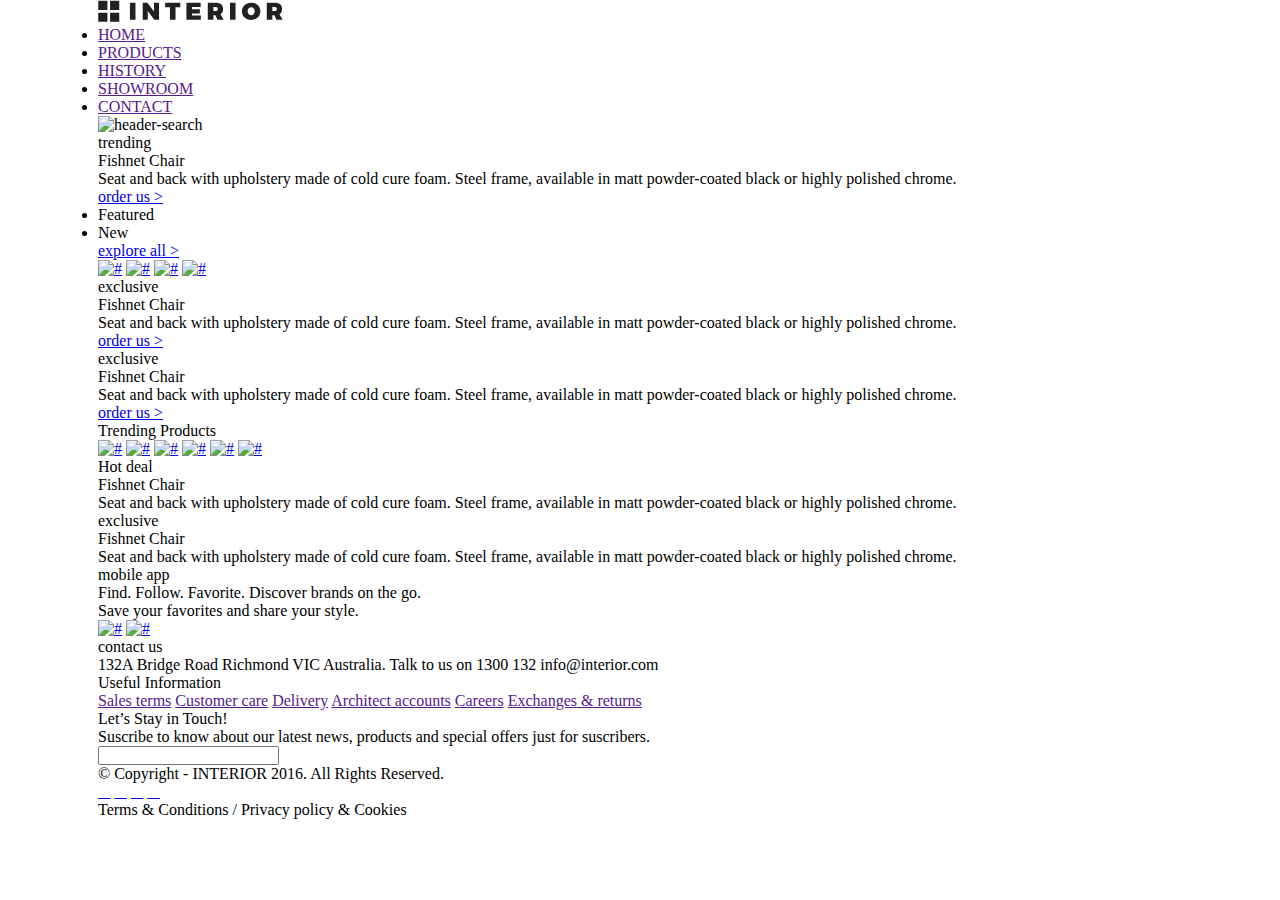
==== index.html @ 86289ff2 "added block structure for HTML, add CSS, add folder img" ====
<!DOCTYPE html>
<html>

<head>
    <meta charset="UTF-8">
    <title>Home</title>
    <link rel="stylesheet" href="style.css">
</head>

<body>
    <div class="container">
        <div class="slider">
            <div class="header">
                <a href="#"><img src="img/logo.svg" alt="Logo"></a>
                <ul class="menu">
                    <li class="menu-list"><a href="" class="menu-link">HOME</a></li>
                    <li class="menu-list"><a href="" class="menu-link">PRODUCTS</a></li>
                    <li class="menu-list"><a href="" class="menu-link">HISTORY</a></li>
                    <li class="menu-list"><a href="" class="menu-link">SHOWROOM</a></li>
                    <li class="menu-list"><a href="" class="menu-link">CONTACT</a></li>
                    <img src="#" alt="header-search" class="header-search">
                </ul>
            </div>
            <div class="slider-text">
                <p class="trending">
                    trending
                </p>
                <p class="slider-text-name">
                    Fishnet Chair
                </p>
                <p class="text-description">
                    Seat and back with upholstery made of cold cure foam. Steel frame, available in matt powder-coated
                    black
                    or highly polished chrome.
                </p>
                <a href="#" class="slider-text-button">order us ></a>
            </div>
            <div class="pagination">
                <a href="#" class="pagination-circle"></a>
                <a href="#" class="pagination-circle pagination-main-circle"></a>
                <a href="#" class="pagination-circle"></a>
            </div>
        </div>
        <div class="goods">
            <div class="featured">
                <ul class="featured-menu">
                    <li class="featured-menu-list">Featured</li>
                    <li class="featured-menu-list">New</li>
                </ul>
                <a href="#" class="explore-all">explore all ></a>
                <div class="featured-catalog">
                    <a href="#" class="featured-link-on-goods"><img src="#" alt="#" class="featured-catalog-img"></a>
                    <a href="#" class="featured-link-on-goods"><img src="#" alt="#" class="featured-catalog-img"></a>
                    <a href="#" class="featured-link-on-goods"><img src="#" alt="#" class="featured-catalog-img"></a>
                    <a href="#" class="featured-link-on-goods"><img src="#" alt="#" class="featured-catalog-img"></a>
                </div>
            </div>
            <div class="exclusive">
                <div class="exclusive-goods">
                    <div class="exclusive-text">
                        <p class="exclusive-text-exclusive">exclusive</p>
                        <p class="exclusive-text-name">Fishnet Chair</p>
                        <p class="exclusive-text-description">Seat and back with upholstery made of cold cure foam.
                            Steel frame, available in matt
                            powder-coated black
                            or highly polished chrome.</p>
                        <a href="#" class="text-button">order us ></a>
                    </div>
                    <div class="exclusive-text">
                        <p class="exclusive-text-exclusive">exclusive</p>
                        <p class="exclusive-text-name">Fishnet Chair</p>
                        <p class="exclusive-text-description">Seat and back with upholstery made of cold cure foam.
                            Steel frame, available in matt
                            powder-coated black
                            or highly polished chrome.</p>
                        <a href="#" class="text-button">order us ></a>
                    </div>
                </div>
            </div>
            <div class="trend">
                <div class="trend-header">
                    <p class="trend-header-text">Trending Products</p>
                    <a href="#" class="explore-all"></a>
                </div>
                <div class="trend-goods">
                    <a href="#" class="trend-goods-link"><img src="#" alt="#" class="trend-goods-img"></a>
                    <a href="#" class="trend-goods-link"><img src="#" alt="#" class="trend-goods-img"></a>
                    <a href="#" class="trend-goods-link"><img src="#" alt="#" class="trend-goods-img"></a>
                    <a href="#" class="trend-goods-link"><img src="#" alt="#" class="trend-goods-img"></a>
                    <a href="#" class="trend-goods-link"><img src="#" alt="#" class="trend-goods-img"></a>
                    <a href="#" class="trend-goods-link"><img src="#" alt="#" class="trend-goods-img"></a>
                </div>
            </div>
            <div class="hot">
                <div class="hot-text">
                    <p class="hot-text-header">Hot deal</p>
                    <p class="hot-text-name">Fishnet Chair</p>
                    <p class="hot-text-dexcription">Seat and back with upholstery made of cold cure foam. Steel frame,
                        available in matt powder-coated black
                        or highly polished chrome.</p>
                    <a href="#" class="text-button"></a>
                </div>
                <div class="pagination">
                    <a href="#" class="pagination-circle"></a>
                    <a href="#" class="pagination-circle pagination-main-circle"></a>
                    <a href="#" class="pagination-circle"></a>
                </div>
            </div>
            <div class="other">
                <div class="other-main-img">
                    <p class="other-text-exclusive">exclusive</p>
                    <p class="other-text-name">Fishnet Chair</p>
                    <p class="other-text-description">Seat and back with upholstery made of cold cure foam. Steel frame,
                        available in matt
                        powder-coated black
                        or highly polished chrome.</p>
                    <a href="" class="text-button"></a>
                </div>
            </div>
        </div>
        <div class="mobile-app">
            <div class="mobile-app-text">
                <p class="mobile-app-text-header">mobile app</p>
                <p class="mobile-app-name">Find. Follow. Favorite.
                    Discover brands on the go.</p>
                <p class="mobile-app-text-description">Save your favorites and share your style.</p>
                <a href="#" class="app-store"><img src="#" alt="#" class="app-store-img"></a>
                <a href="#" class="google-play"><img src="#" alt="#" class="google-play-img"></a>
            </div>
        </div>
        <div class="footer">
            <div class="contact-us">
                <p class="contact-us-header">contact us</p>
                <p class="contact-us-text">132A Bridge Road Richmond VIC
                    Australia.

                    Talk to us on 1300 132
                    info@interior.com</p>
            </div>
            <div class="useful-info">
                <p class="useful-info-header">Useful Information</p>
                <a href="" class="useful-info-link">Sales terms</a>
                <a href="" class="useful-info-link">Customer care</a>
                <a href="" class="useful-info-link">Delivery</a>
                <a href="" class="useful-info-link">Architect accounts</a>
                <a href="" class="useful-info-link">Careers</a>
                <a href="" class="useful-info-link">Exchanges & returns</a>
            </div>
            <div class="feedback">
                <p class="feedback-header">Let’s Stay in Touch!</p>
                <p class="feedback-text">Suscribe to know about our latest news, products and special offers just for suscribers.</p>
                <form action="" class="footer-email"><input type="email" name="" id=""></form>
            </div>
            <div class="footer-footer">
                <p class="copyright">© Copyright - INTERIOR 2016. All Rights Reserved.</p>
                <div class="social">
                    <a href = "#" class="facebook-link"></a>
                    <a href = "#" class="twitter-link"></a>
                    <a href = "#" class="google-plus-link"></a>
                    <a href = "#" class="pinterest-link"></a>
                </div>
                <p class="footer-text-coockies">Terms & Conditions  /  Privacy policy & Cookies</p>
            </div>
        </div>
    </div>
</body>

</html>
---- style.css ----
* {
    margin: 0;
    padding: 0;
}
.container {
    margin: 0 auto;
    width: 1366px;
    padding-left: 98px;
    padding-right: 98px;
}
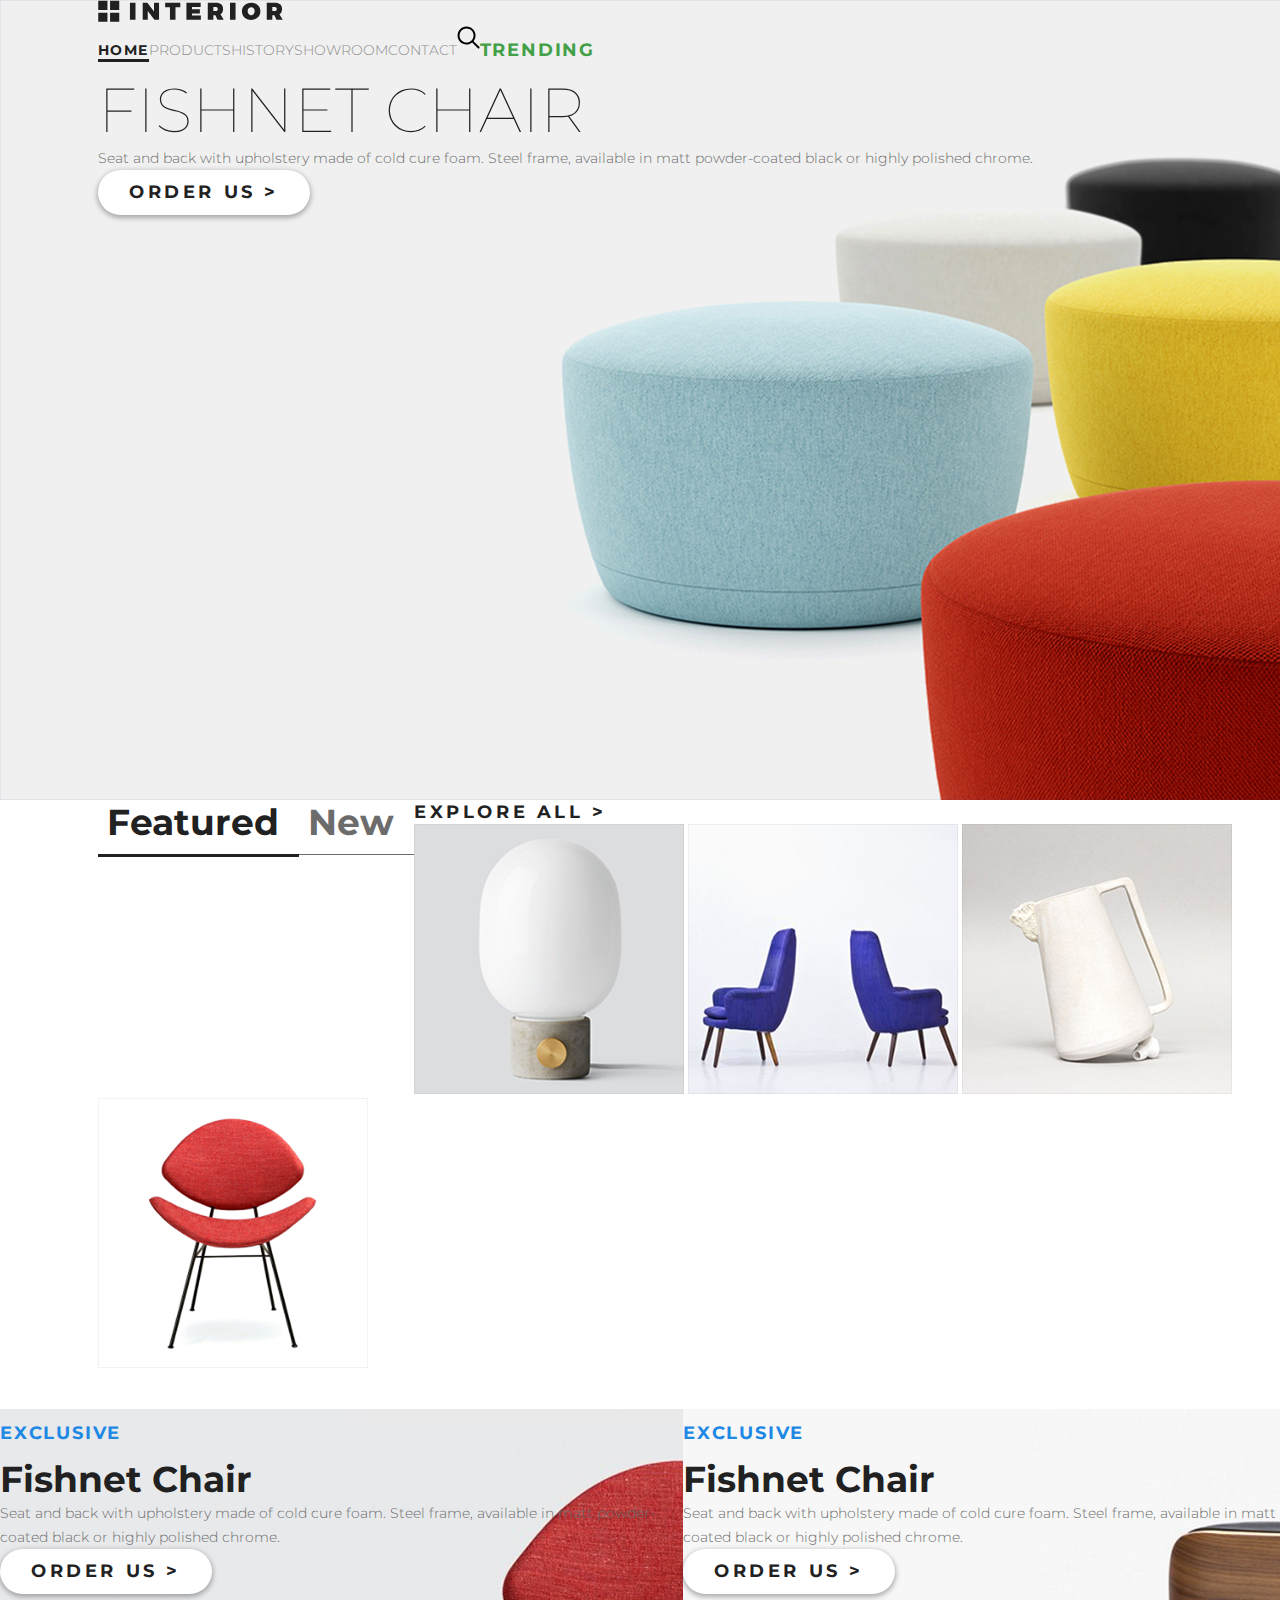
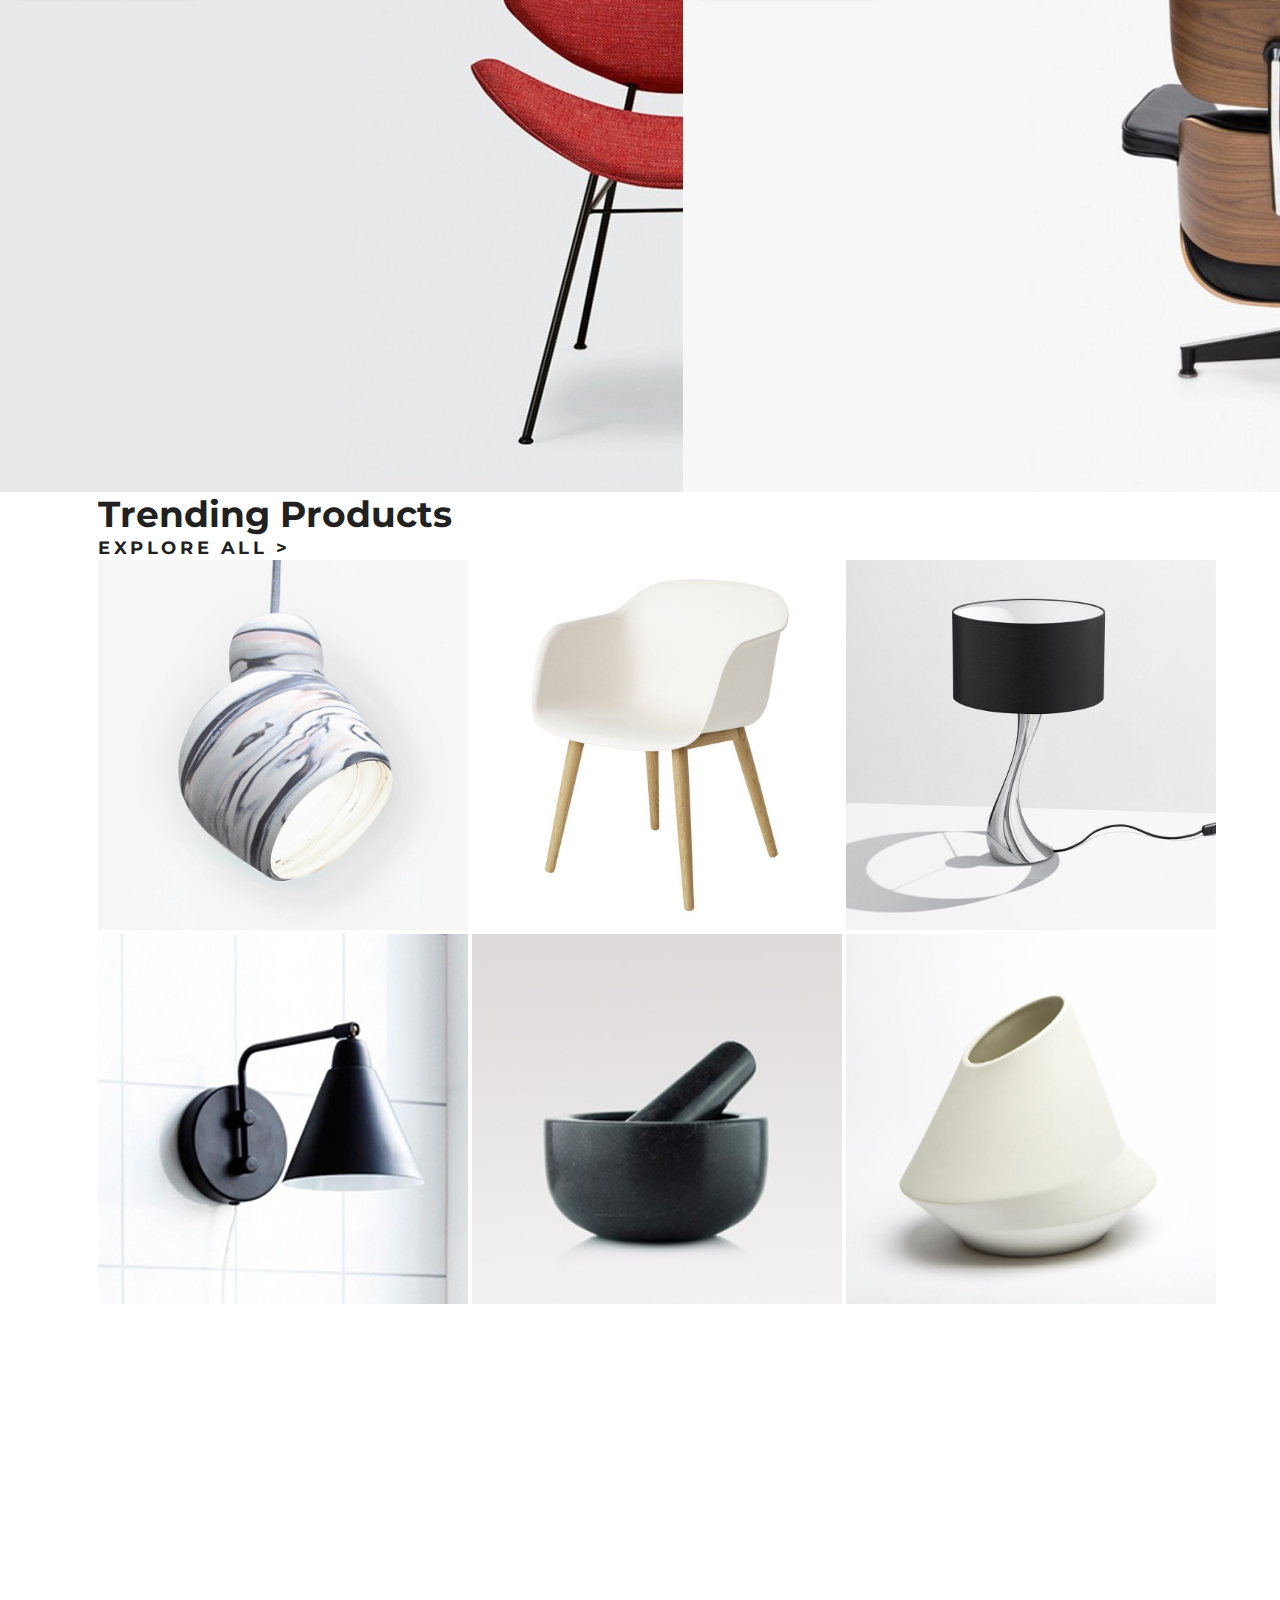
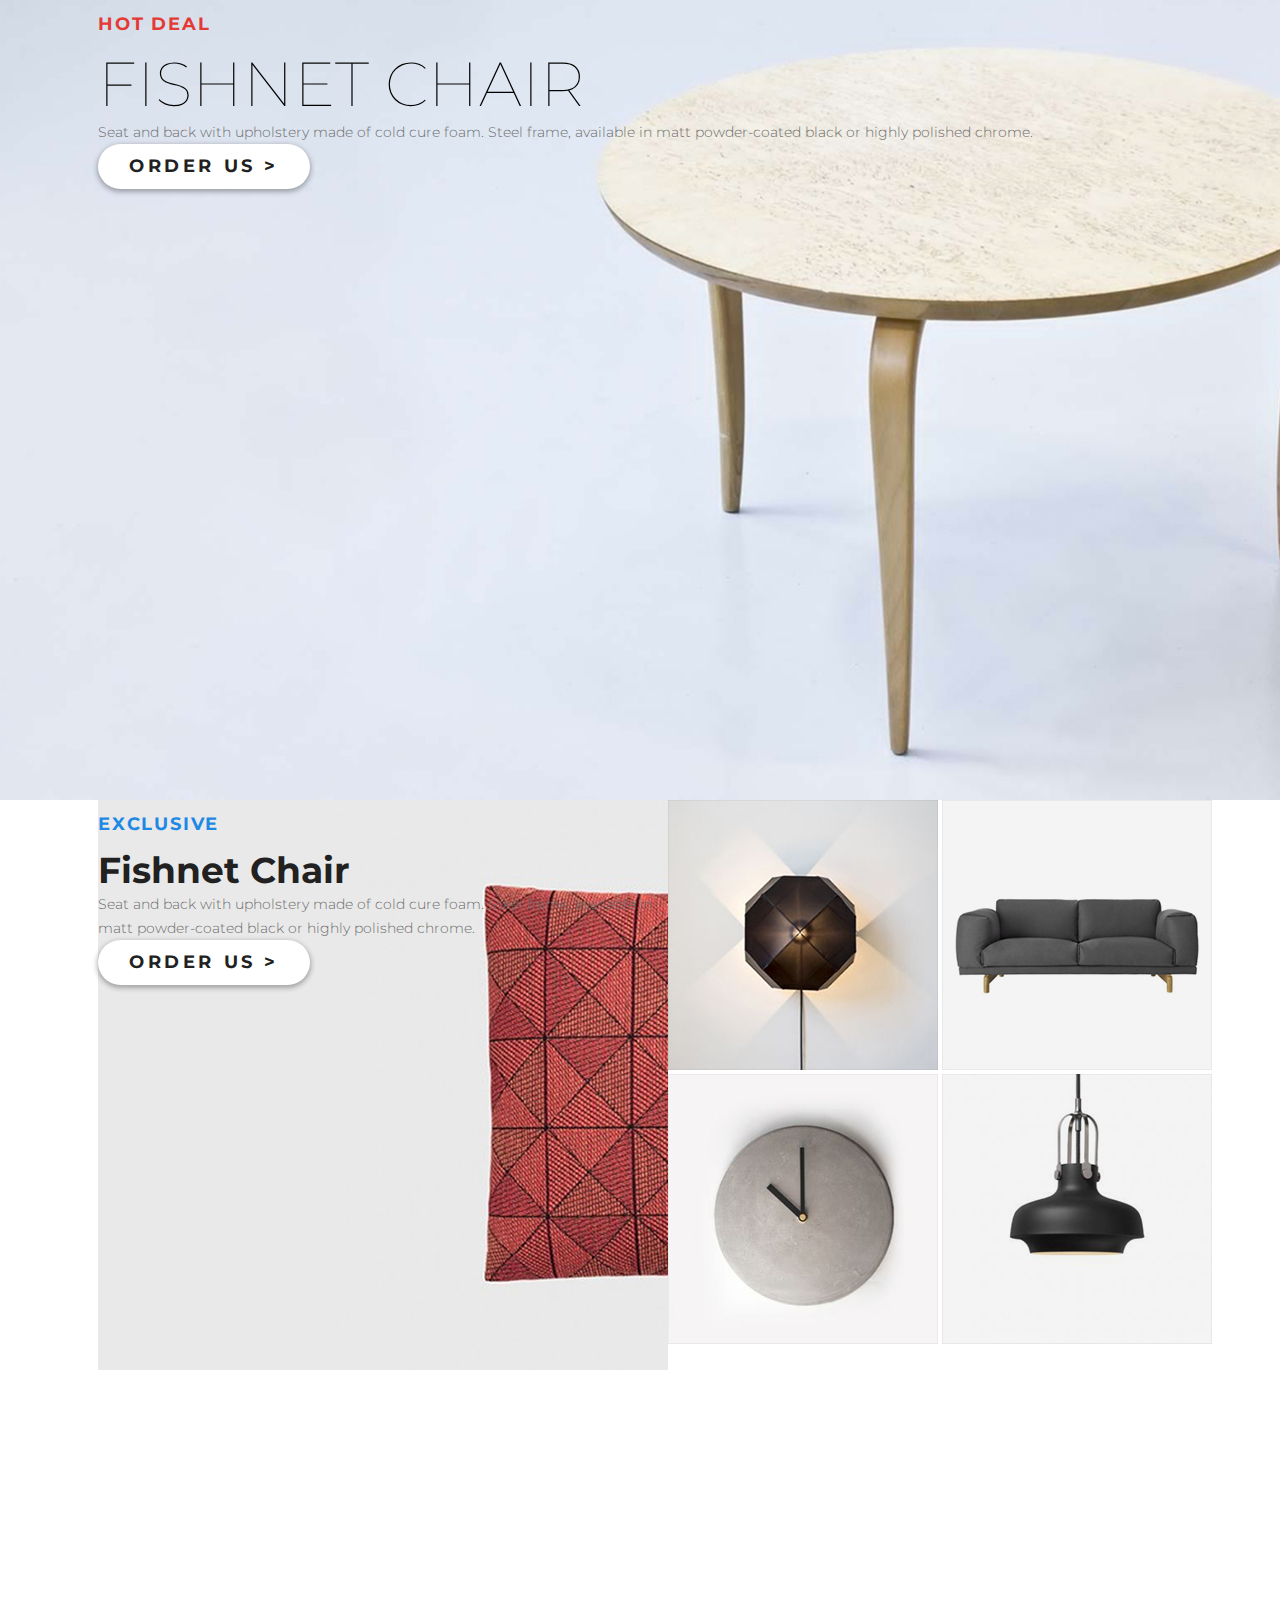
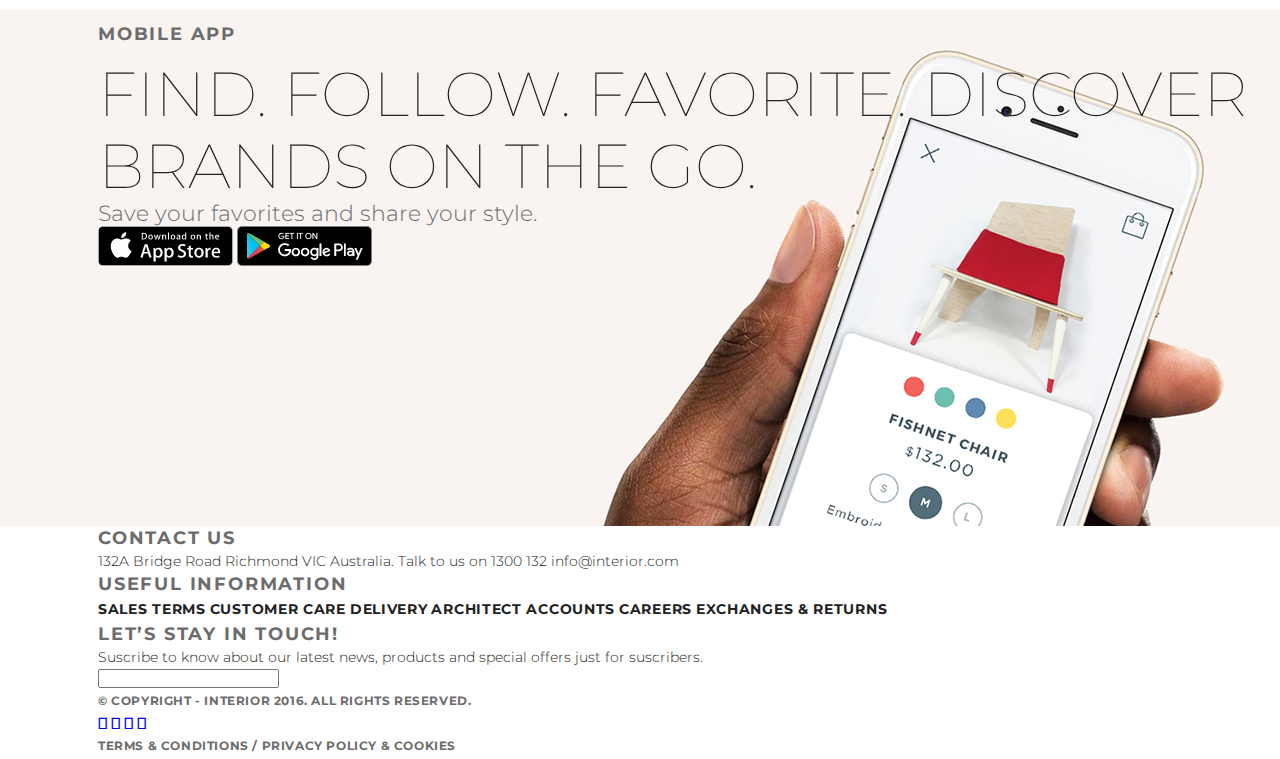
==== commit 7d784557: "add styles and add img" ====
--- a/index.html
+++ b/index.html
@@ -5,6 +5,7 @@
     <meta charset="UTF-8">
     <title>Home</title>
     <link rel="stylesheet" href="style.css">
+    <link href="https://fonts.googleapis.com/css?family=Montserrat:100,300,400,700&display=swap" rel="stylesheet">
 </head>
 
 <body>
@@ -13,12 +14,12 @@
             <div class="header">
                 <a href="#"><img src="img/logo.svg" alt="Logo"></a>
                 <ul class="menu">
-                    <li class="menu-list"><a href="" class="menu-link">HOME</a></li>
+                    <li class="menu-list"><a href="" class="menu-link menu-link-active">HOME</a></li>
                     <li class="menu-list"><a href="" class="menu-link">PRODUCTS</a></li>
                     <li class="menu-list"><a href="" class="menu-link">HISTORY</a></li>
                     <li class="menu-list"><a href="" class="menu-link">SHOWROOM</a></li>
                     <li class="menu-list"><a href="" class="menu-link">CONTACT</a></li>
-                    <img src="#" alt="header-search" class="header-search">
+                    <li class="menu-list"><img src="img/search.svg" alt="header-search" class="header-search"></li>
                 </ul>
             </div>
             <div class="slider-text">
@@ -33,7 +34,7 @@
                     black
                     or highly polished chrome.
                 </p>
-                <a href="#" class="slider-text-button">order us ></a>
+                <a href="#" class="text-button">order us ></a>
             </div>
             <div class="pagination">
                 <a href="#" class="pagination-circle"></a>
@@ -44,37 +45,39 @@
         <div class="goods">
             <div class="featured">
                 <ul class="featured-menu">
-                    <li class="featured-menu-list">Featured</li>
+                    <li class="featured-menu-list featured-menu-list-active">Featured</li>
                     <li class="featured-menu-list">New</li>
                 </ul>
                 <a href="#" class="explore-all">explore all ></a>
                 <div class="featured-catalog">
-                    <a href="#" class="featured-link-on-goods"><img src="#" alt="#" class="featured-catalog-img"></a>
-                    <a href="#" class="featured-link-on-goods"><img src="#" alt="#" class="featured-catalog-img"></a>
-                    <a href="#" class="featured-link-on-goods"><img src="#" alt="#" class="featured-catalog-img"></a>
-                    <a href="#" class="featured-link-on-goods"><img src="#" alt="#" class="featured-catalog-img"></a>
+                    <a href="#" class="featured-link-on-goods"><img src="img/product-1.jpg" alt="#"
+                            class="featured-catalog-img"></a>
+                    <a href="#" class="featured-link-on-goods"><img src="img/product-2.jpg" alt="#"
+                            class="featured-catalog-img"></a>
+                    <a href="#" class="featured-link-on-goods"><img src="img/product-3.jpg" alt="#"
+                            class="featured-catalog-img"></a>
+                    <a href="#" class="featured-link-on-goods"><img src="img/product-4.jpg" alt="#"
+                            class="featured-catalog-img"></a>
                 </div>
             </div>
             <div class="exclusive">
-                <div class="exclusive-goods">
-                    <div class="exclusive-text">
-                        <p class="exclusive-text-exclusive">exclusive</p>
-                        <p class="exclusive-text-name">Fishnet Chair</p>
-                        <p class="exclusive-text-description">Seat and back with upholstery made of cold cure foam.
-                            Steel frame, available in matt
-                            powder-coated black
-                            or highly polished chrome.</p>
-                        <a href="#" class="text-button">order us ></a>
-                    </div>
-                    <div class="exclusive-text">
-                        <p class="exclusive-text-exclusive">exclusive</p>
-                        <p class="exclusive-text-name">Fishnet Chair</p>
-                        <p class="exclusive-text-description">Seat and back with upholstery made of cold cure foam.
-                            Steel frame, available in matt
-                            powder-coated black
-                            or highly polished chrome.</p>
-                        <a href="#" class="text-button">order us ></a>
-                    </div>
+                <div class="exclusive-text-1">
+                    <p class="exclusive-text-exclusive">exclusive</p>
+                    <p class="exclusive-text-name">Fishnet Chair</p>
+                    <p class="exclusive-text-description">Seat and back with upholstery made of cold cure foam.
+                        Steel frame, available in matt
+                        powder-coated black
+                        or highly polished chrome.</p>
+                    <a href="#" class="text-button">order us ></a>
+                </div>
+                <div class="exclusive-text-2">
+                    <p class="exclusive-text-exclusive">exclusive</p>
+                    <p class="exclusive-text-name">Fishnet Chair</p>
+                    <p class="exclusive-text-description">Seat and back with upholstery made of cold cure foam.
+                        Steel frame, available in matt
+                        powder-coated black
+                        or highly polished chrome.</p>
+                    <a href="#" class="text-button">order us ></a>
                 </div>
             </div>
             <div class="trend">
@@ -82,13 +85,14 @@
                     <p class="trend-header-text">Trending Products</p>
                     <a href="#" class="explore-all"></a>
                 </div>
+                <a href="#" class="explore-all">explore all ></a>
                 <div class="trend-goods">
-                    <a href="#" class="trend-goods-link"><img src="#" alt="#" class="trend-goods-img"></a>
-                    <a href="#" class="trend-goods-link"><img src="#" alt="#" class="trend-goods-img"></a>
-                    <a href="#" class="trend-goods-link"><img src="#" alt="#" class="trend-goods-img"></a>
-                    <a href="#" class="trend-goods-link"><img src="#" alt="#" class="trend-goods-img"></a>
-                    <a href="#" class="trend-goods-link"><img src="#" alt="#" class="trend-goods-img"></a>
-                    <a href="#" class="trend-goods-link"><img src="#" alt="#" class="trend-goods-img"></a>
+                    <a href="#" class="trend-goods-link"><img src="img/product-11.jpg" alt="#" class="trend-goods-img"></a>
+                    <a href="#" class="trend-goods-link"><img src="img/product-21.jpg" alt="#" class="trend-goods-img"></a>
+                    <a href="#" class="trend-goods-link"><img src="img/product-31.jpg" alt="#" class="trend-goods-img"></a>
+                    <a href="#" class="trend-goods-link"><img src="img/product-41.jpg" alt="#" class="trend-goods-img"></a>
+                    <a href="#" class="trend-goods-link"><img src="img/product-5.jpg" alt="#" class="trend-goods-img"></a>
+                    <a href="#" class="trend-goods-link"><img src="img/product-6.jpg" alt="#" class="trend-goods-img"></a>
                 </div>
             </div>
             <div class="hot">
@@ -98,7 +102,7 @@
                     <p class="hot-text-dexcription">Seat and back with upholstery made of cold cure foam. Steel frame,
                         available in matt powder-coated black
                         or highly polished chrome.</p>
-                    <a href="#" class="text-button"></a>
+                    <a href="#" class="text-button">order us ></a>
                 </div>
                 <div class="pagination">
                     <a href="#" class="pagination-circle"></a>
@@ -114,8 +118,12 @@
                         available in matt
                         powder-coated black
                         or highly polished chrome.</p>
-                    <a href="" class="text-button"></a>
+                    <a href="" class="text-button">order us ></a>
                 </div>
+                <img src="img/product-2-sm.jpg" alt="" class="other-img">
+                <img src="img/product-3-sm.jpg" alt="" class="other-img">
+                <img src="img/product-4-sm.jpg" alt="" class="other-img">
+                <img src="img/product-5-sm.jpg" alt="" class="other-img">
             </div>
         </div>
         <div class="mobile-app">
@@ -124,8 +132,8 @@
                 <p class="mobile-app-name">Find. Follow. Favorite.
                     Discover brands on the go.</p>
                 <p class="mobile-app-text-description">Save your favorites and share your style.</p>
-                <a href="#" class="app-store"><img src="#" alt="#" class="app-store-img"></a>
-                <a href="#" class="google-play"><img src="#" alt="#" class="google-play-img"></a>
+                <a href="#" class="app-store"><img src="img/app-store.jpg" alt="#" class="app-store-img"></a>
+                <a href="#" class="google-play"><img src="img/google-play.jpg" alt="#" class="google-play-img"></a>
             </div>
         </div>
         <div class="footer">
@@ -148,18 +156,19 @@
             </div>
             <div class="feedback">
                 <p class="feedback-header">Let’s Stay in Touch!</p>
-                <p class="feedback-text">Suscribe to know about our latest news, products and special offers just for suscribers.</p>
+                <p class="feedback-text">Suscribe to know about our latest news, products and special offers just for
+                    suscribers.</p>
                 <form action="" class="footer-email"><input type="email" name="" id=""></form>
             </div>
             <div class="footer-footer">
                 <p class="copyright">© Copyright - INTERIOR 2016. All Rights Reserved.</p>
                 <div class="social">
-                    <a href = "#" class="facebook-link"></a>
-                    <a href = "#" class="twitter-link"></a>
-                    <a href = "#" class="google-plus-link"></a>
-                    <a href = "#" class="pinterest-link"></a>
+                    <a href="#" class="facebook-link"></a>
+                    <a href="#" class="twitter-link"></a>
+                    <a href="#" class="google-plus-link"></a>
+                    <a href="#" class="pinterest-link"></a>
                 </div>
-                <p class="footer-text-coockies">Terms & Conditions  /  Privacy policy & Cookies</p>
+                <p class="footer-text-coockies">Terms & Conditions / Privacy policy & Cookies</p>
             </div>
         </div>
     </div>
--- a/style.css
+++ b/style.css
@@ -2,9 +2,304 @@
     margin: 0;
     padding: 0;
 }
+
 .container {
     margin: 0 auto;
     width: 1366px;
+    font-family: Montserrat;
+}
+
+a {
+    text-decoration: none;
+}
+
+.slider,
+.featured,
+.trend,
+.hot,
+.other,
+.mobile-app,
+.footer {
     padding-left: 98px;
     padding-right: 98px;
+}
+
+.slider {
+    height: 800px;
+    background-image: url(img/slider-img.jpg);
+}
+
+.menu-list {
+    list-style-type: none;
+    float: left;
+}
+
+.menu-link {
+    width: 490px;
+    height: 10px;
+    color: #8c8c8c;
+    font-size: 14px;
+    font-weight: 300;
+    line-height: 48px;
+    text-transform: uppercase;
+}
+
+.menu-link-active {
+    color: #212121;
+    font-family: Montserrat;
+    font-weight: 700;
+    letter-spacing: 1.4px;
+    border-bottom: 3px solid #212121;
+}
+
+.trending {
+    color: #43a047;
+    font-family: Montserrat;
+    font-size: 18px;
+    font-weight: 700;
+    line-height: 48px;
+    text-transform: uppercase;
+    letter-spacing: 1.8px;
+}
+
+.slider-text-name {
+    color: #212121;
+    font-family: Montserrat;
+    font-size: 62px;
+    font-weight: 100;
+    line-height: 72px;
+    text-transform: uppercase;
+}
+
+.text-description {
+    color: #6c6c6c;
+    font-size: 14px;
+    font-weight: 300;
+    line-height: 24px;
+}
+
+.text-button {
+    width: 212px;
+    height: 45px;
+    box-shadow: 0 2px 5px 1px rgba(33, 33, 33, 0.35);
+    border-radius: 23px;
+    background-color: #ffffff;
+    display: inline-block;
+    text-align: center;
+
+    font-size: 18px;
+    font-weight: 700;
+    line-height: 45px;
+    text-transform: uppercase;
+    color: #212121;
+    letter-spacing: 3.6px;
+}
+
+.featured {
+    height: 609px;
+}
+
+.featured-menu-list {
+    color: #6c6c6c;
+    font-size: 36px;
+    font-weight: 700;
+    list-style-type: none;
+    float: left;
+    border-bottom: #6c6c6c solid 1px;
+    padding-left: 9px;
+    padding-right: 20px;
+    padding-bottom: 10px;
+}
+
+.featured-menu-list-active {
+    font-weight: 700;
+    border-bottom: #212121 solid 3px;
+    color: #212121;
+}
+
+.explore-all {
+    font-size: 18px;
+    font-weight: 700;
+    line-height: 24px;
+    text-transform: uppercase;
+    color: #212121;
+    letter-spacing: 3.6px;
+}
+
+.exclusive {
+    height: 683px;
+}
+
+.exclusive-text-1 {
+    background-image: url(img/promo-img1.jpg);
+    width: 683px;
+    height: 683px;
+    float: left;
+}
+
+.exclusive-text-2 {
+    background-image: url(img/promo-img.jpg);
+    width: 683px;
+    height: 683px;
+    float: left;
+}
+
+.exclusive-text-exclusive {
+    font-size: 18px;
+    font-weight: 700;
+    line-height: 48px;
+    text-transform: uppercase;
+    color: #1e88e5;
+    letter-spacing: 1.8px;
+}
+
+.exclusive-text-name {
+    color: #212121;
+    font-size: 36px;
+    font-weight: 700;
+}
+
+.exclusive-text-description {
+    color: #6c6c6c;
+    font-size: 14px;
+    font-weight: 300;
+    line-height: 24.04px;
+}
+
+.trend {
+    height: 1108px;
+}
+
+.trend-header-text {
+    color: #212121;
+    font-size: 36px;
+    font-weight: 700;
+}
+
+.hot {
+    height: 800px;
+    background-image: url(img/slider-table.jpg);
+}
+
+.hot-text-header {
+    font-size: 18px;
+    font-weight: 700;
+    line-height: 48px;
+    text-transform: uppercase;
+    color: #e53935;
+    letter-spacing: 1.8px;
+}
+
+.hot-text-name {
+    font-size: 62px;
+    font-weight: 100;
+    line-height: 72px;
+    text-transform: uppercase;
+}
+
+.hot-text-dexcription {
+    color: #6c6c6c;
+    font-size: 14px;
+    font-weight: 300;
+    line-height: 24px;
+}
+
+.other {
+    height: 810px;
+}
+
+.other-text-exclusive {
+    font-size: 18px;
+    font-weight: 700;
+    line-height: 48px;
+    text-transform: uppercase;
+    color: #1e88e5;
+    letter-spacing: 1.8px;
+}
+
+.other-text-name {
+    color: #212121;
+    font-size: 36px;
+    font-weight: 700;
+}
+
+.other-text-description {
+    color: #6c6c6c;
+    font-size: 14px;
+    font-weight: 300;
+    line-height: 24.04px;
+}
+
+.other-main-img {
+    background-image: url(img/product-1-lg.jpg);
+    height: 570px;
+    width: 570px;
+    float: left;
+}
+
+.mobile-app {
+    height: 516px;
+    background-image: url(img/back-img-phone.jpg)
+}
+
+.mobile-app-text-header {
+    font-size: 18px;
+    font-weight: 700;
+    line-height: 48px;
+    text-transform: uppercase;
+    color: #6c6c6c;
+    letter-spacing: 1.8px;
+}
+
+.mobile-app-name {
+    color: #212121;
+    font-size: 62px;
+    font-weight: 100;
+    line-height: 72px;
+    text-transform: uppercase;
+}
+
+.mobile-app-text-description {
+    color: #6c6c6c;
+    font-size: 22px;
+    font-weight: 300;
+    line-height: 24px;
+}
+
+.contact-us-header,
+.useful-info-header,
+.feedback-header {
+    color: #6c6c6c;
+    font-size: 18px;
+    font-weight: 700;
+    line-height: 24px;
+    text-transform: uppercase;
+    letter-spacing: 1.8px;
+}
+
+.contact-us-text,
+.feedback-text {
+    color: #212121;
+    font-size: 14px;
+    font-weight: 300;
+    line-height: 22px;
+}
+
+.useful-info-link {
+    color: #212121;
+    font-size: 14px;
+    font-weight: 700;
+    line-height: 26px;
+    text-transform: uppercase;
+    letter-spacing: 0.7px;
+}
+
+.copyright,
+.footer-text-coockies {
+    color: #6c6c6c;
+    font-size: 12px;
+    font-weight: 700;
+    line-height: 26px;
+    text-transform: uppercase;
+    letter-spacing: 0.6px;
 }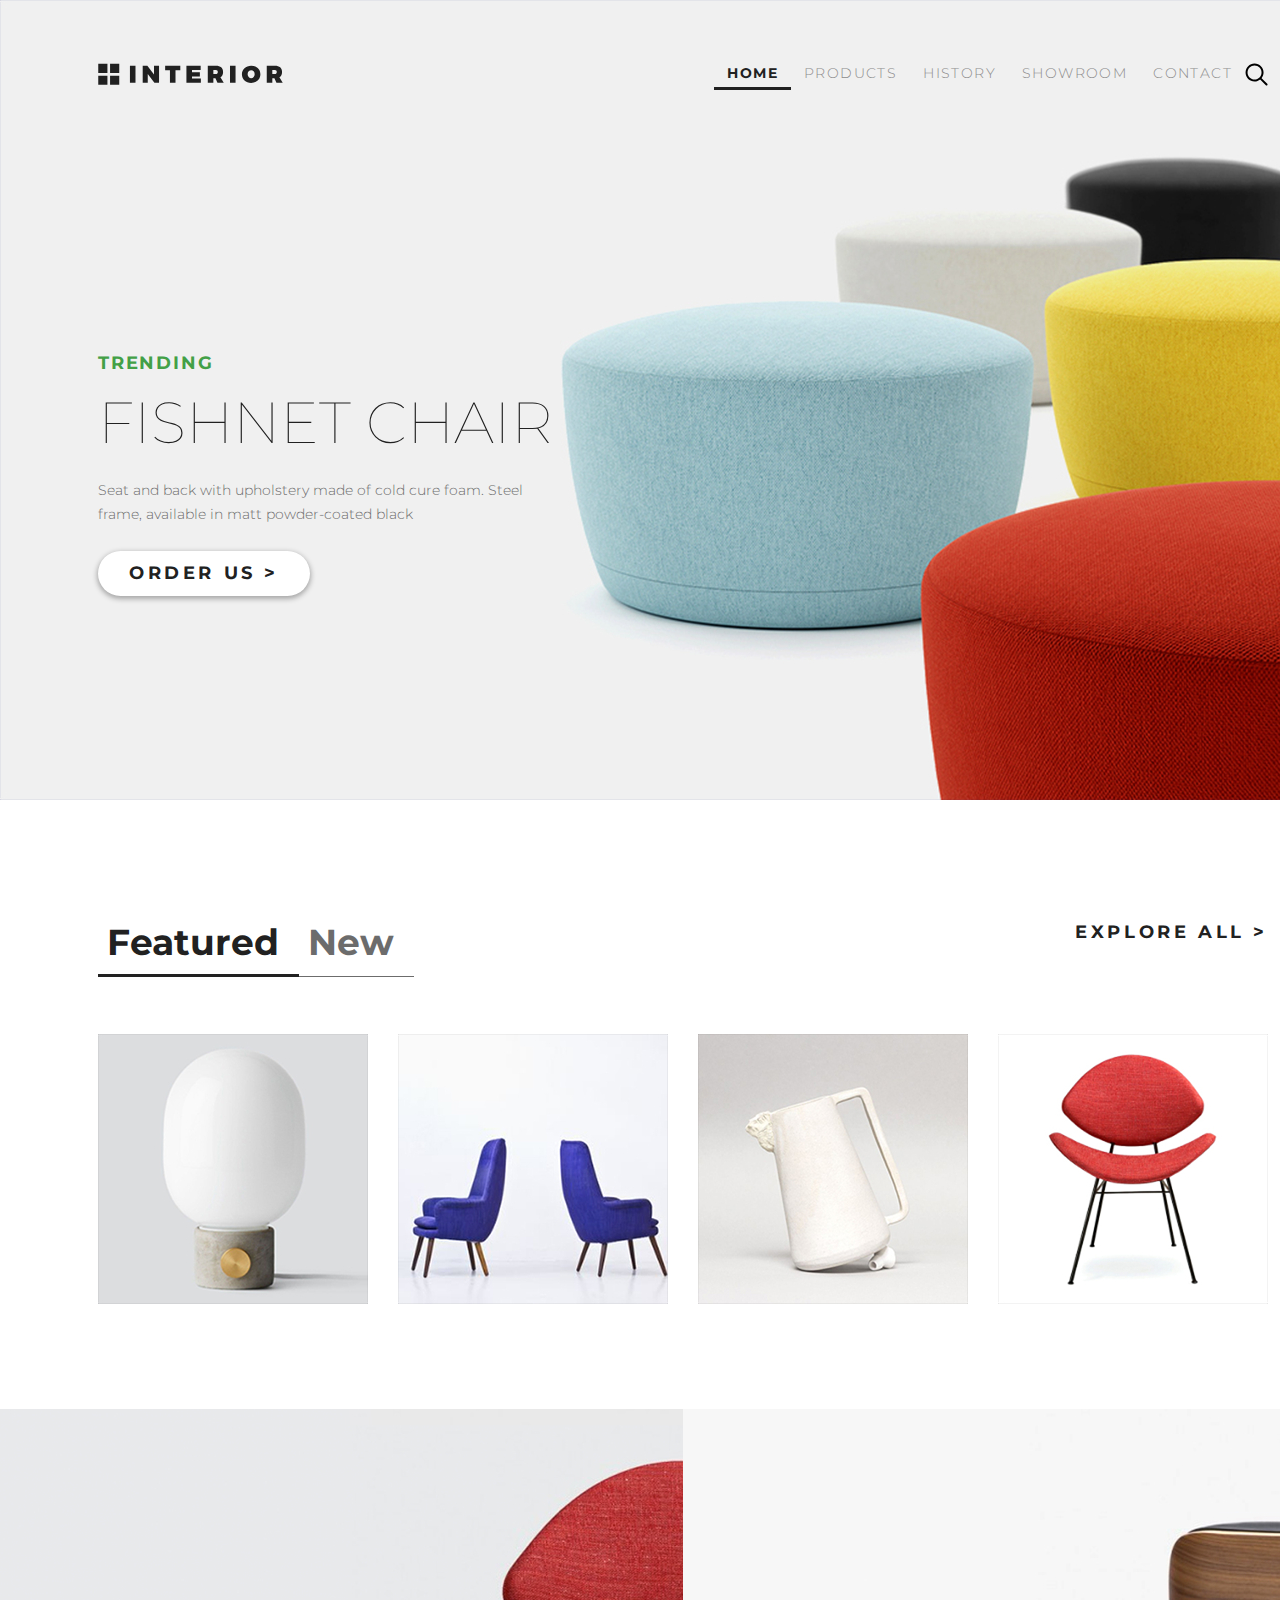
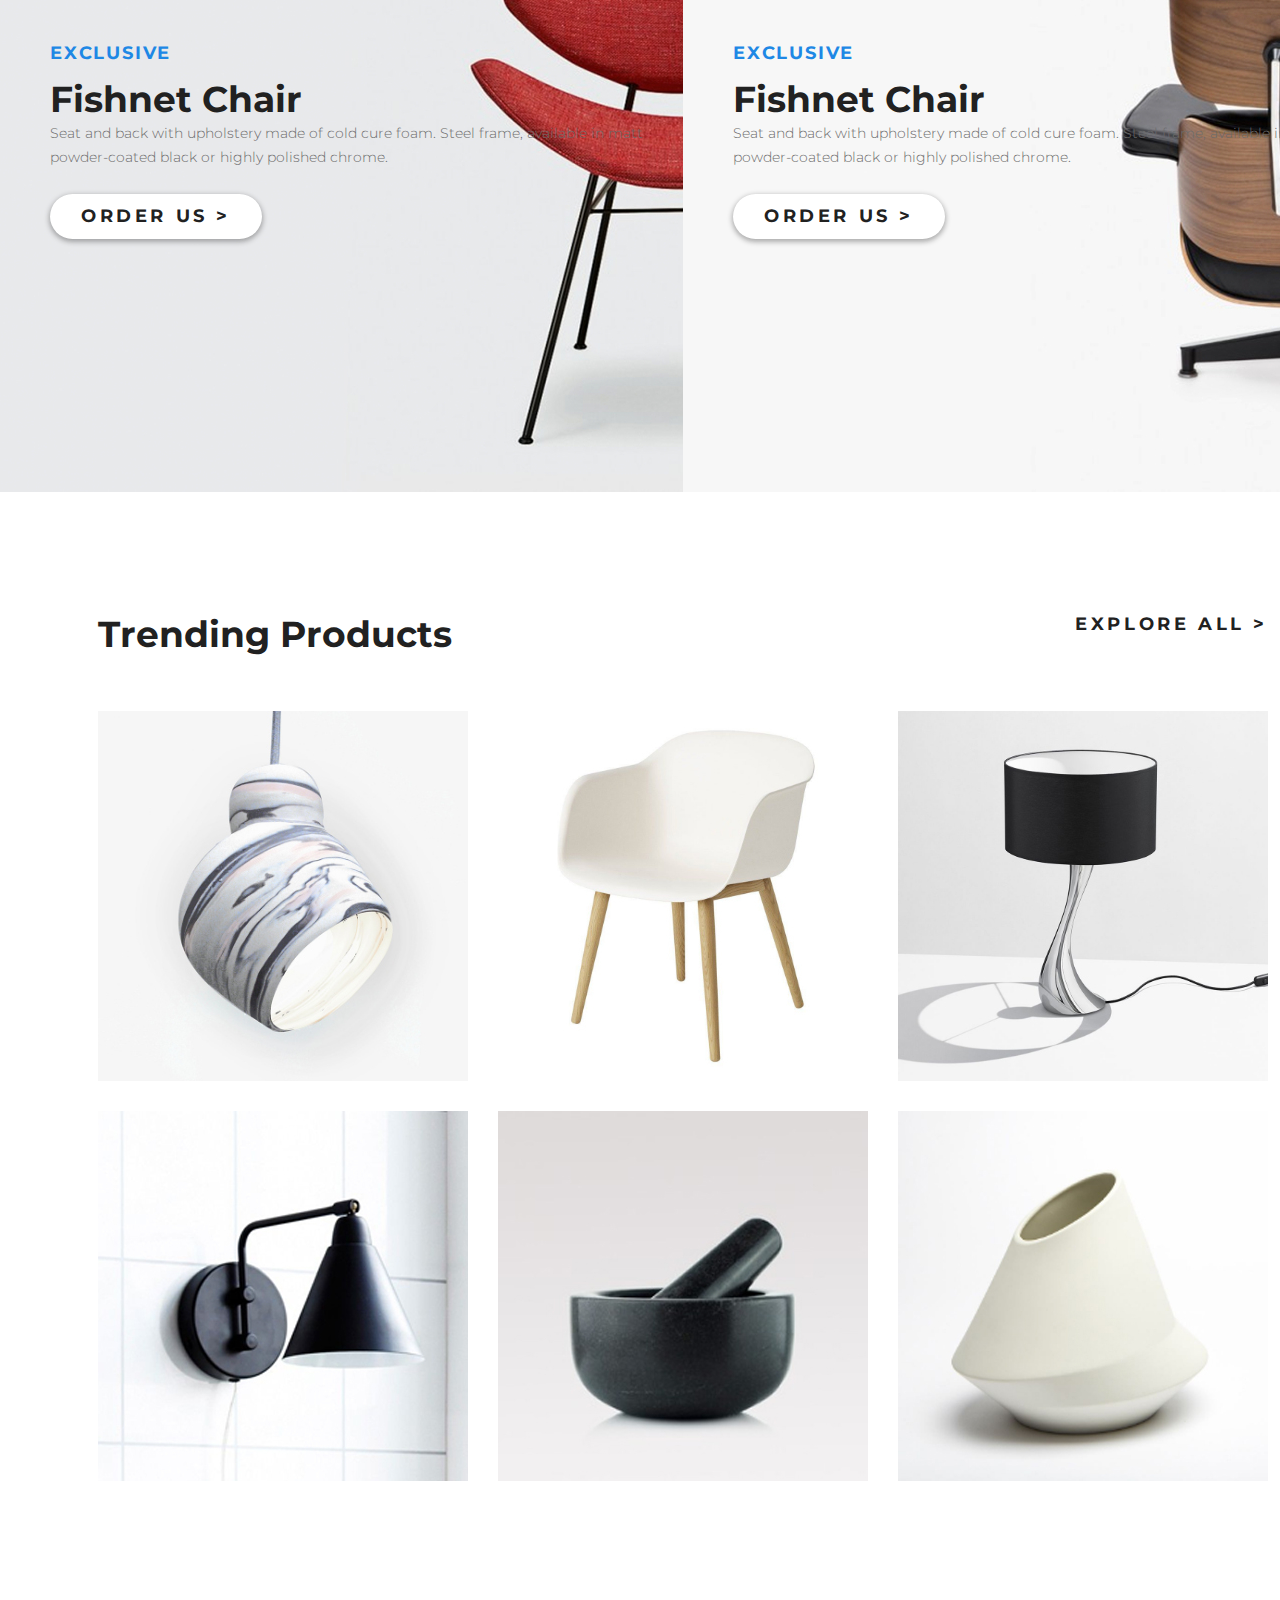
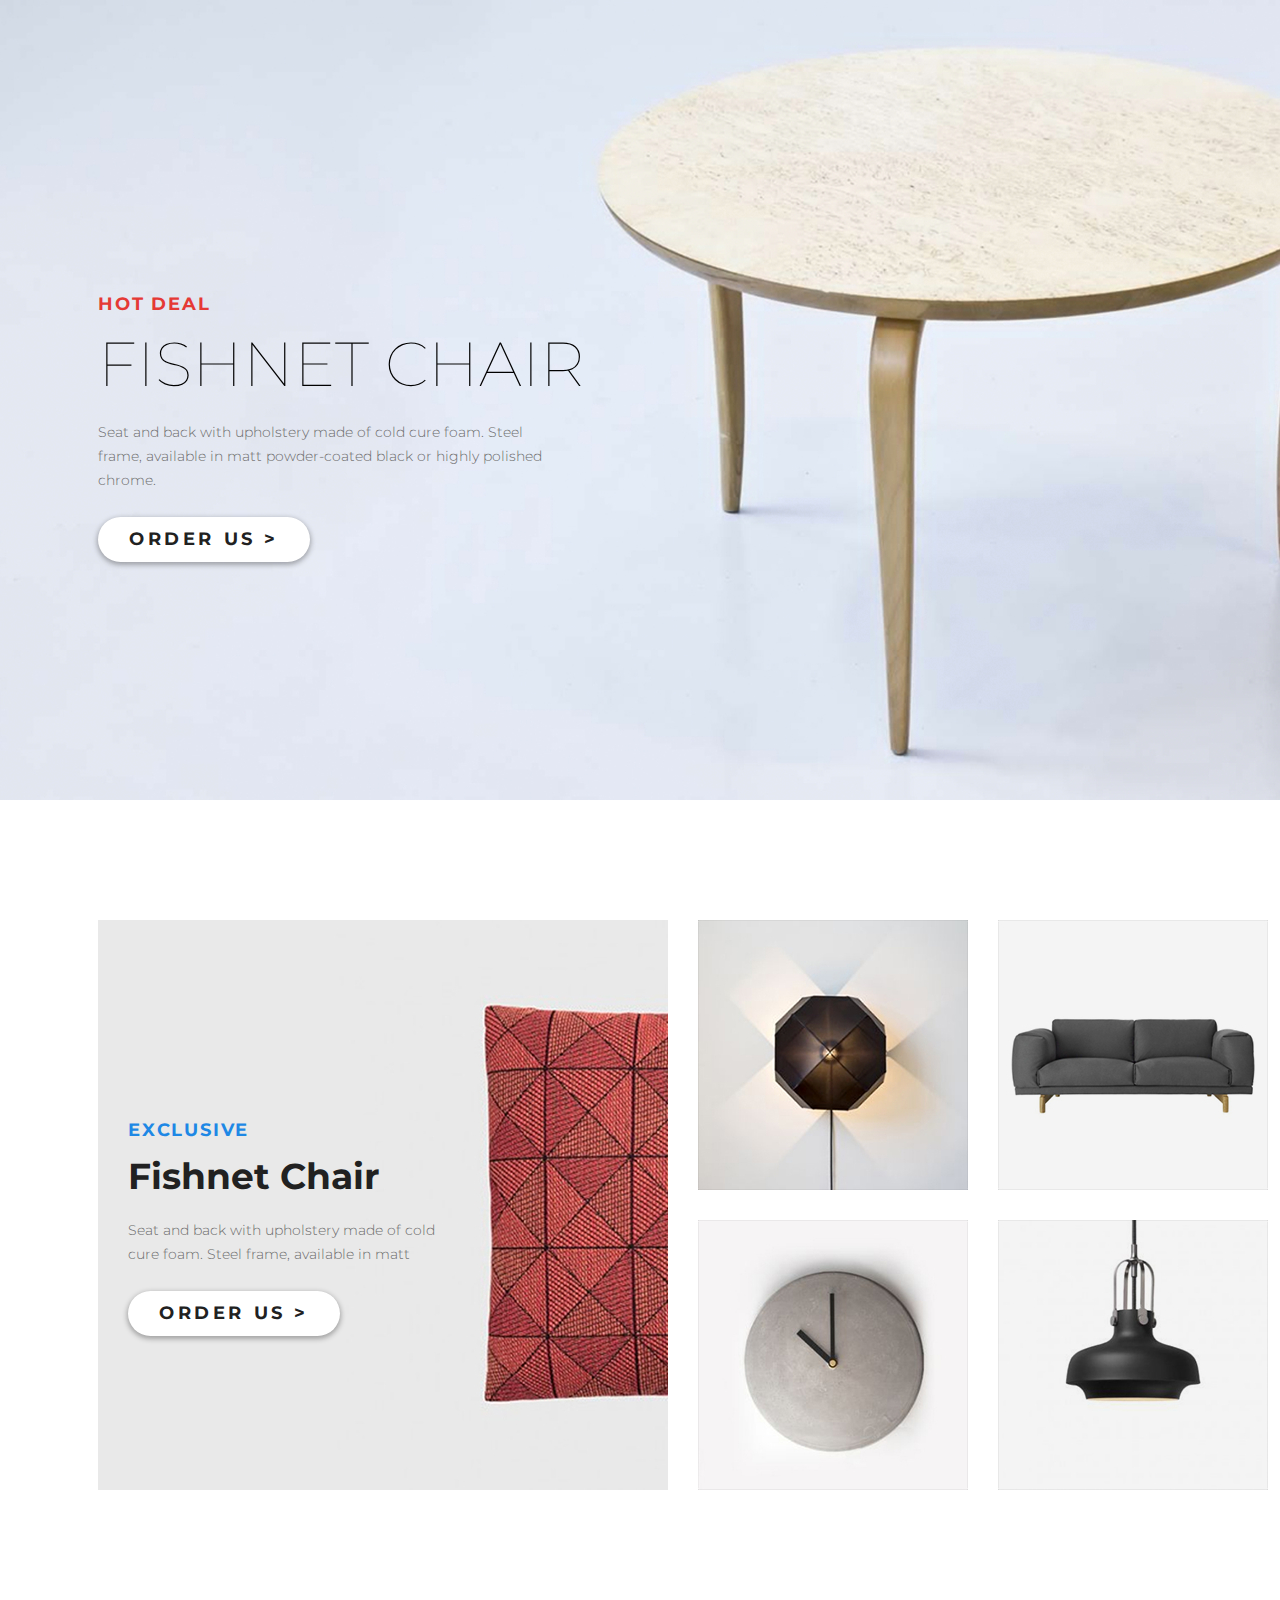
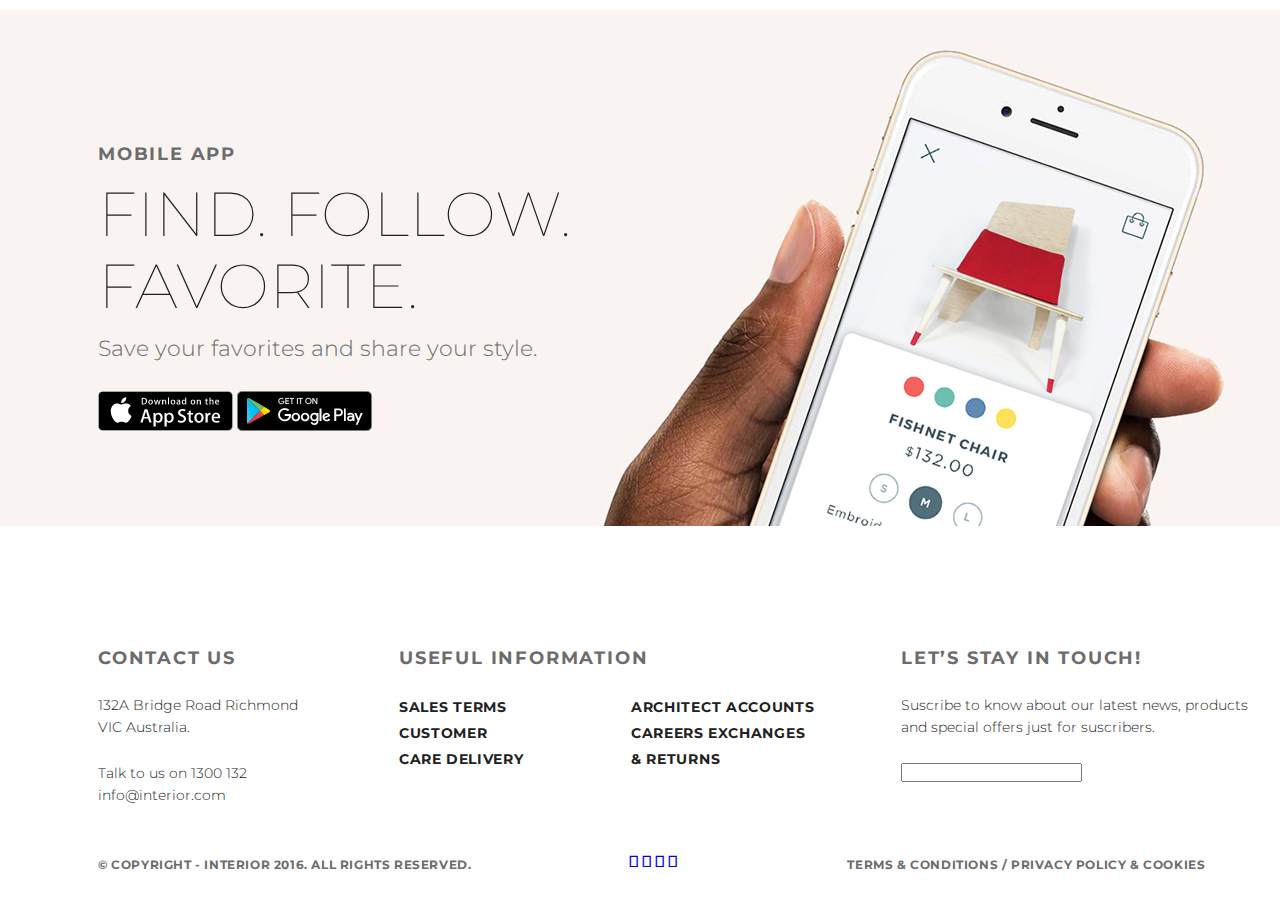
==== commit b8f68c60: "add" ====
--- a/index.html
+++ b/index.html
@@ -13,7 +13,7 @@
         <div class="slider">
             <div class="header">
                 <a href="#"><img src="img/logo.svg" alt="Logo"></a>
-                <ul class="menu">
+                <ul class="menu clearfix">
                     <li class="menu-list"><a href="" class="menu-link menu-link-active">HOME</a></li>
                     <li class="menu-list"><a href="" class="menu-link">PRODUCTS</a></li>
                     <li class="menu-list"><a href="" class="menu-link">HISTORY</a></li>
@@ -22,7 +22,7 @@
                     <li class="menu-list"><img src="img/search.svg" alt="header-search" class="header-search"></li>
                 </ul>
             </div>
-            <div class="slider-text">
+            <div class="slider-text clearfix">
                 <p class="trending">
                     trending
                 </p>
@@ -32,7 +32,6 @@
                 <p class="text-description">
                     Seat and back with upholstery made of cold cure foam. Steel frame, available in matt powder-coated
                     black
-                    or highly polished chrome.
                 </p>
                 <a href="#" class="text-button">order us ></a>
             </div>
@@ -44,12 +43,16 @@
         </div>
         <div class="goods">
             <div class="featured">
-                <ul class="featured-menu">
-                    <li class="featured-menu-list featured-menu-list-active">Featured</li>
-                    <li class="featured-menu-list">New</li>
-                </ul>
-                <a href="#" class="explore-all">explore all ></a>
-                <div class="featured-catalog">
+                <div class="featured-header">
+                    <div class="featured-menu-block">
+                        <ul class="featured-menu">
+                            <li class="featured-menu-list featured-menu-list-active">Featured</li>
+                            <li class="featured-menu-list">New</li>
+                        </ul>
+                    </div>
+                    <div class="explore-all-block"><a href="#" class="explore-all">explore all ></a></div>
+                </div>
+                <div class="featured-catalog clearfix">
                     <a href="#" class="featured-link-on-goods"><img src="img/product-1.jpg" alt="#"
                             class="featured-catalog-img"></a>
                     <a href="#" class="featured-link-on-goods"><img src="img/product-2.jpg" alt="#"
@@ -57,46 +60,49 @@
                     <a href="#" class="featured-link-on-goods"><img src="img/product-3.jpg" alt="#"
                             class="featured-catalog-img"></a>
                     <a href="#" class="featured-link-on-goods"><img src="img/product-4.jpg" alt="#"
-                            class="featured-catalog-img"></a>
+                            class="featured-catalog-img featured-catalog-img-last"></a>
                 </div>
             </div>
             <div class="exclusive">
-                <div class="exclusive-text-1">
-                    <p class="exclusive-text-exclusive">exclusive</p>
-                    <p class="exclusive-text-name">Fishnet Chair</p>
-                    <p class="exclusive-text-description">Seat and back with upholstery made of cold cure foam.
-                        Steel frame, available in matt
-                        powder-coated black
-                        or highly polished chrome.</p>
-                    <a href="#" class="text-button">order us ></a>
+                <div class="exclusive-block-1">
+                    <div class="exclusive-text">
+                        <p class="exclusive-text-exclusive">exclusive</p>
+                        <p class="exclusive-text-name">Fishnet Chair</p>
+                        <p class="exclusive-text-description">Seat and back with upholstery made of cold cure foam.
+                            Steel frame, available in matt
+                            powder-coated black
+                            or highly polished chrome.</p>
+                        <a href="#" class="text-button">order us ></a>
+                    </div>
                 </div>
-                <div class="exclusive-text-2">
-                    <p class="exclusive-text-exclusive">exclusive</p>
-                    <p class="exclusive-text-name">Fishnet Chair</p>
-                    <p class="exclusive-text-description">Seat and back with upholstery made of cold cure foam.
-                        Steel frame, available in matt
-                        powder-coated black
-                        or highly polished chrome.</p>
-                    <a href="#" class="text-button">order us ></a>
+                <div class="exclusive-block-2">
+                    <div class="exclusive-text">
+                        <p class="exclusive-text-exclusive">exclusive</p>
+                        <p class="exclusive-text-name">Fishnet Chair</p>
+                        <p class="exclusive-text-description">Seat and back with upholstery made of cold cure foam.
+                            Steel frame, available in matt
+                            powder-coated black
+                            or highly polished chrome.</p>
+                        <a href="#" class="text-button">order us ></a>
+                    </div>
                 </div>
             </div>
             <div class="trend">
                 <div class="trend-header">
-                    <p class="trend-header-text">Trending Products</p>
-                    <a href="#" class="explore-all"></a>
+                    <div class="trend-header-text-block"><p class="trend-header-text">Trending Products</p></div>
+                    <div class="explore-all-block"><a href="#" class="explore-all">explore all ></a></div>
                 </div>
-                <a href="#" class="explore-all">explore all ></a>
-                <div class="trend-goods">
-                    <a href="#" class="trend-goods-link"><img src="img/product-11.jpg" alt="#" class="trend-goods-img"></a>
-                    <a href="#" class="trend-goods-link"><img src="img/product-21.jpg" alt="#" class="trend-goods-img"></a>
-                    <a href="#" class="trend-goods-link"><img src="img/product-31.jpg" alt="#" class="trend-goods-img"></a>
-                    <a href="#" class="trend-goods-link"><img src="img/product-41.jpg" alt="#" class="trend-goods-img"></a>
-                    <a href="#" class="trend-goods-link"><img src="img/product-5.jpg" alt="#" class="trend-goods-img"></a>
-                    <a href="#" class="trend-goods-link"><img src="img/product-6.jpg" alt="#" class="trend-goods-img"></a>
+                <div class="trend-goods clearfix">
+                    <img src="img/product-11.jpg" alt="#" class="trend-goods-img">
+                    <img src="img/product-21.jpg" alt="#" class="trend-goods-img">
+                    <img src="img/product-31.jpg" alt="#" class="trend-goods-img trend-goods-img-last">
+                    <img src="img/product-41.jpg" alt="#" class="trend-goods-img">
+                    <img src="img/product-5.jpg" alt="#" class="trend-goods-img">
+                    <img src="img/product-6.jpg" alt="#" class="trend-goods-img trend-goods-img-last">
                 </div>
             </div>
             <div class="hot">
-                <div class="hot-text">
+                <div class="hot-text clearfix">
                     <p class="hot-text-header">Hot deal</p>
                     <p class="hot-text-name">Fishnet Chair</p>
                     <p class="hot-text-dexcription">Seat and back with upholstery made of cold cure foam. Steel frame,
@@ -111,48 +117,55 @@
                 </div>
             </div>
             <div class="other">
-                <div class="other-main-img">
-                    <p class="other-text-exclusive">exclusive</p>
-                    <p class="other-text-name">Fishnet Chair</p>
-                    <p class="other-text-description">Seat and back with upholstery made of cold cure foam. Steel frame,
-                        available in matt
-                        powder-coated black
-                        or highly polished chrome.</p>
-                    <a href="" class="text-button">order us ></a>
+                <div class="other-container">
+                    <div class="other-main-img">
+                        <div class="other-text">
+                            <p class="other-text-exclusive">exclusive</p>
+                            <p class="other-text-name">Fishnet Chair</p>
+                            <p class="other-text-description">Seat and back with upholstery made of cold cure foam.
+                                Steel
+                                frame,
+                                available in matt</p>
+                            <a href="" class="text-button">order us ></a>
+                        </div>
+                    </div>
+                    <img src="img/product-2-sm.jpg" alt="" class="other-img">
+                    <img src="img/product-3-sm.jpg" alt="" class="other-img other-img-last">
+                    <img src="img/product-4-sm.jpg" alt="" class="other-img">
+                    <img src="img/product-5-sm.jpg" alt="" class="other-img other-img-last">
                 </div>
-                <img src="img/product-2-sm.jpg" alt="" class="other-img">
-                <img src="img/product-3-sm.jpg" alt="" class="other-img">
-                <img src="img/product-4-sm.jpg" alt="" class="other-img">
-                <img src="img/product-5-sm.jpg" alt="" class="other-img">
             </div>
         </div>
         <div class="mobile-app">
             <div class="mobile-app-text">
                 <p class="mobile-app-text-header">mobile app</p>
-                <p class="mobile-app-name">Find. Follow. Favorite.
-                    Discover brands on the go.</p>
+                <p class="mobile-app-name">Find. Follow. Favorite.</p>
                 <p class="mobile-app-text-description">Save your favorites and share your style.</p>
                 <a href="#" class="app-store"><img src="img/app-store.jpg" alt="#" class="app-store-img"></a>
                 <a href="#" class="google-play"><img src="img/google-play.jpg" alt="#" class="google-play-img"></a>
             </div>
         </div>
         <div class="footer">
-            <div class="contact-us">
+            <div class="contact-us clearfix">
                 <p class="contact-us-header">contact us</p>
-                <p class="contact-us-text">132A Bridge Road Richmond VIC
-                    Australia.
+                <p class="contact-us-text-1">132A Bridge Road Richmond VIC
+                    Australia.</p>
 
-                    Talk to us on 1300 132
+                <p class="contact-us-text-2"> Talk to us on 1300 132
                     info@interior.com</p>
             </div>
             <div class="useful-info">
                 <p class="useful-info-header">Useful Information</p>
-                <a href="" class="useful-info-link">Sales terms</a>
-                <a href="" class="useful-info-link">Customer care</a>
-                <a href="" class="useful-info-link">Delivery</a>
-                <a href="" class="useful-info-link">Architect accounts</a>
-                <a href="" class="useful-info-link">Careers</a>
-                <a href="" class="useful-info-link">Exchanges & returns</a>
+                <div class="useful-info-1">
+                    <a href="" class="useful-info-link">Sales terms</a>
+                    <a href="" class="useful-info-link">Customer care</a>
+                    <a href="" class="useful-info-link">Delivery</a>
+                </div>
+                <div class="useful-info-2">
+                    <a href="" class="useful-info-link">Architect accounts</a>
+                    <a href="" class="useful-info-link">Careers</a>
+                    <a href="" class="useful-info-link">Exchanges & returns</a>
+                </div>
             </div>
             <div class="feedback">
                 <p class="feedback-header">Let’s Stay in Touch!</p>
@@ -160,14 +173,18 @@
                     suscribers.</p>
                 <form action="" class="footer-email"><input type="email" name="" id=""></form>
             </div>
-            <div class="footer-footer">
+        </div>
+        <div class="footer-footer">
+            <div class="copyright-block">
                 <p class="copyright">© Copyright - INTERIOR 2016. All Rights Reserved.</p>
-                <div class="social">
-                    <a href="#" class="facebook-link"></a>
-                    <a href="#" class="twitter-link"></a>
-                    <a href="#" class="google-plus-link"></a>
-                    <a href="#" class="pinterest-link"></a>
-                </div>
+            </div>
+            <div class="social">
+                <a href="#" class="facebook-link"></a>
+                <a href="#" class="twitter-link"></a>
+                <a href="#" class="google-plus-link"></a>
+                <a href="#" class="pinterest-link"></a>
+            </div>
+            <div class="cookies-block">
                 <p class="footer-text-coockies">Terms & Conditions / Privacy policy & Cookies</p>
             </div>
         </div>
--- a/style.css
+++ b/style.css
@@ -19,9 +19,16 @@
 .hot,
 .other,
 .mobile-app,
-.footer {
+.footer,
+.footer-footer {
     padding-left: 98px;
     padding-right: 98px;
+}
+
+.clearfix {
+    content: "";
+    display: table;
+    clear: both;
 }
 
 .slider {
@@ -29,24 +36,35 @@
     background-image: url(img/slider-img.jpg);
 }
 
+.slider-text {
+    margin-top: 250px;
+}
+
+.header {
+    padding-top: 63px;
+}
+
+.menu {
+    float: right;
+}
+
 .menu-list {
     list-style-type: none;
     float: left;
 }
 
 .menu-link {
-    width: 490px;
-    height: 10px;
     color: #8c8c8c;
     font-size: 14px;
     font-weight: 300;
-    line-height: 48px;
-    text-transform: uppercase;
+    line-height: 10px;
+    text-transform: uppercase;
+    padding: 5px 13px;
+    letter-spacing: 1.4px;
 }
 
 .menu-link-active {
     color: #212121;
-    font-family: Montserrat;
     font-weight: 700;
     letter-spacing: 1.4px;
     border-bottom: 3px solid #212121;
@@ -54,7 +72,6 @@
 
 .trending {
     color: #43a047;
-    font-family: Montserrat;
     font-size: 18px;
     font-weight: 700;
     line-height: 48px;
@@ -64,10 +81,8 @@
 
 .slider-text-name {
     color: #212121;
-    font-family: Montserrat;
-    font-size: 62px;
+    font-size: 58px;
     font-weight: 100;
-    line-height: 72px;
     text-transform: uppercase;
 }
 
@@ -76,6 +91,8 @@
     font-size: 14px;
     font-weight: 300;
     line-height: 24px;
+    width: 458px;
+    margin-top: 20px;
 }
 
 .text-button {
@@ -86,6 +103,7 @@
     background-color: #ffffff;
     display: inline-block;
     text-align: center;
+    margin-top: 25px;
 
     font-size: 18px;
     font-weight: 700;
@@ -97,7 +115,13 @@
 
 .featured {
     height: 609px;
-}
+    position: relative;
+}
+
+.featured-menu {
+    padding-top: 120px;
+}
+
 
 .featured-menu-list {
     color: #6c6c6c;
@@ -108,15 +132,33 @@
     border-bottom: #6c6c6c solid 1px;
     padding-left: 9px;
     padding-right: 20px;
+    padding-bottom: 12px;
+}
+
+.featured-menu-list-active {
     padding-bottom: 10px;
-}
-
-.featured-menu-list-active {
     font-weight: 700;
     border-bottom: #212121 solid 3px;
     color: #212121;
 }
 
+.featured-catalog-img {
+    margin-right: 30px;
+}
+
+.featured-catalog-img-last {
+    margin-right: 0px;
+}
+
+.featured-header {
+    height: 184px;
+}
+
+.featured-menu-block,
+.explore-all-block {
+    vertical-align: bottom;
+}
+
 .explore-all {
     font-size: 18px;
     font-weight: 700;
@@ -124,26 +166,36 @@
     text-transform: uppercase;
     color: #212121;
     letter-spacing: 3.6px;
+    float: right;
+}
+
+.featured-catalog {
+    margin-top: 50px;
 }
 
 .exclusive {
     height: 683px;
 }
 
-.exclusive-text-1 {
+.exclusive-block-1 {
     background-image: url(img/promo-img1.jpg);
     width: 683px;
     height: 683px;
     float: left;
 }
 
-.exclusive-text-2 {
+.exclusive-block-2 {
     background-image: url(img/promo-img.jpg);
     width: 683px;
     height: 683px;
     float: left;
 }
 
+.exclusive-text {
+    margin-top: 220px;
+    margin-left: 50px;
+}
+
 .exclusive-text-exclusive {
     font-size: 18px;
     font-weight: 700;
@@ -170,10 +222,27 @@
     height: 1108px;
 }
 
+.trend-header {
+    padding-top: 120px;
+    height: 35px;
+    padding-bottom: 64px;
+}
+
 .trend-header-text {
     color: #212121;
     font-size: 36px;
     font-weight: 700;
+    float: left;
+}
+
+.trend-goods-img {
+    margin-right: 30px;
+    margin-bottom: 30px;
+    float: left;
+}
+
+.trend-goods-img-last {
+    margin-right: 0px;
 }
 
 .hot {
@@ -182,6 +251,7 @@
 }
 
 .hot-text-header {
+    margin-top: 280px;
     font-size: 18px;
     font-weight: 700;
     line-height: 48px;
@@ -202,12 +272,22 @@
     font-size: 14px;
     font-weight: 300;
     line-height: 24px;
+    width: 458px;
+    margin-top: 20px;
 }
 
 .other {
     height: 810px;
 }
 
+.other-container {
+    padding-top: 120px;
+}
+
+.other-text {
+    margin-left: 30px;
+}
+
 .other-text-exclusive {
     font-size: 18px;
     font-weight: 700;
@@ -215,6 +295,7 @@
     text-transform: uppercase;
     color: #1e88e5;
     letter-spacing: 1.8px;
+    margin-top: 186px;
 }
 
 .other-text-name {
@@ -228,6 +309,8 @@
     font-size: 14px;
     font-weight: 300;
     line-height: 24.04px;
+    width: 332px;
+    margin-top: 20px;
 }
 
 .other-main-img {
@@ -235,6 +318,18 @@
     height: 570px;
     width: 570px;
     float: left;
+    margin-right: 30px;
+    /* padding-left: 30px; */
+}
+
+.other-img {
+    float: left;
+    margin-bottom: 30px;
+    margin-right: 30px;
+}
+
+.other-img-last {
+    margin-right: 0;
 }
 
 .mobile-app {
@@ -242,6 +337,10 @@
     background-image: url(img/back-img-phone.jpg)
 }
 
+.mobile-app-text {
+    padding-top: 120px;
+}
+
 .mobile-app-text-header {
     font-size: 18px;
     font-weight: 700;
@@ -257,6 +356,7 @@
     font-weight: 100;
     line-height: 72px;
     text-transform: uppercase;
+    width: 500px;
 }
 
 .mobile-app-text-description {
@@ -264,6 +364,18 @@
     font-size: 22px;
     font-weight: 300;
     line-height: 24px;
+    margin-top: 15px;
+}
+
+.app-store,
+.google-play {
+    display: inline-block;
+    margin-top: 30px;
+}
+
+.footer {
+    padding-top: 120px;
+    height: 206px;
 }
 
 .contact-us-header,
@@ -285,6 +397,21 @@
     line-height: 22px;
 }
 
+.feedback-text {
+    padding-top: 24px;
+    padding-bottom: 24px;
+}
+
+.contact-us-text-1,
+.contact-us-text-2 {
+    width: 221px;
+    color: #212121;
+    font-size: 14px;
+    font-weight: 300;
+    line-height: 22px;
+    margin-top: 24px;
+}
+
 .useful-info-link {
     color: #212121;
     font-size: 14px;
@@ -302,4 +429,51 @@
     line-height: 26px;
     text-transform: uppercase;
     letter-spacing: 0.6px;
-}+}
+
+.contact-us,
+.useful-info {
+    margin-right: 80px;
+    float: left;
+}
+
+.contact-us {
+    height: 140px;
+    width: 221px;
+}
+
+.useful-info {
+    width: 422px;
+    height: 140px;
+}
+
+.useful-info-1 {
+    padding-top: 24px;
+    float: left;
+    width: 132px;
+}
+
+.useful-info-2 {
+    padding-top: 24px;
+    width: 187px;
+    float: left;
+    margin-left: 100px;
+}
+
+.footer-footer {
+    height: 60px;
+}
+
+.copyright-block,
+.social,
+.cookies-block {
+    float: left;
+}
+
+.social{
+    margin-left: 158px;
+}
+
+.cookies-block {
+    margin-left: 170px;
+}
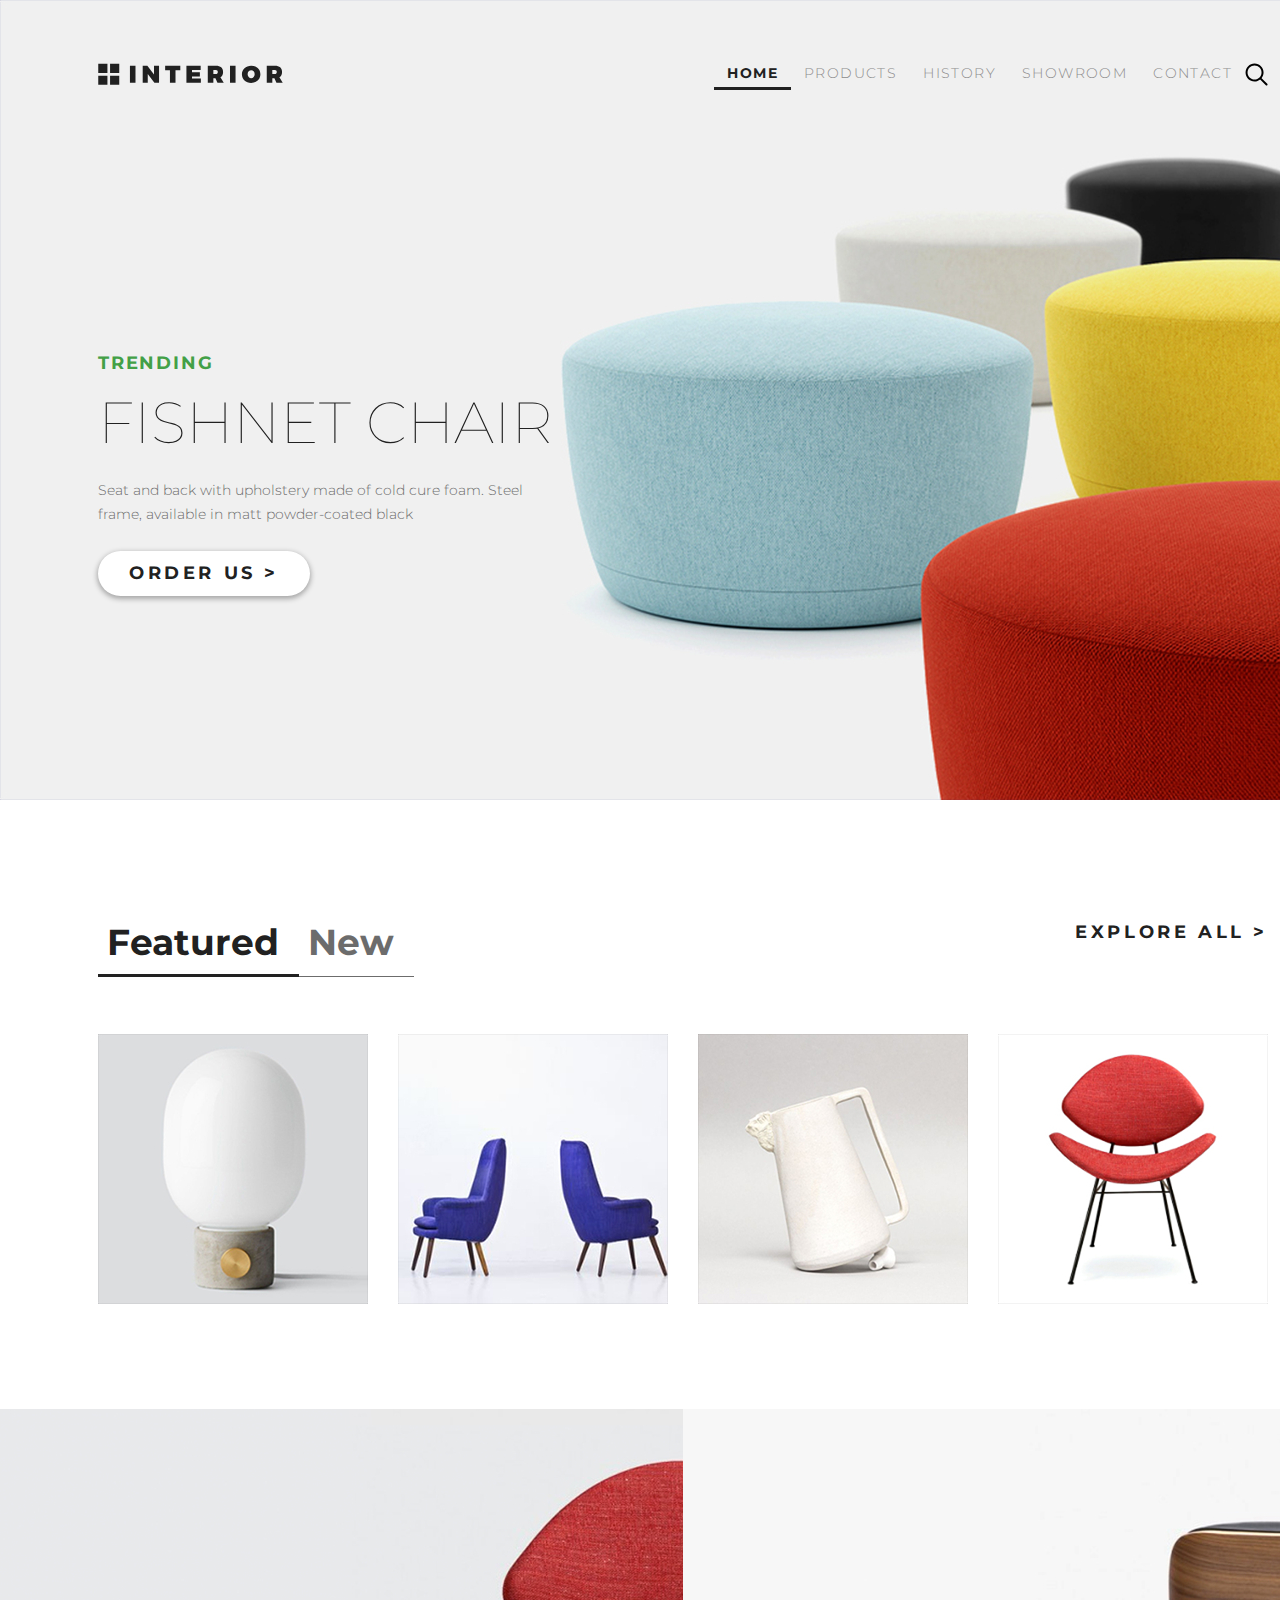
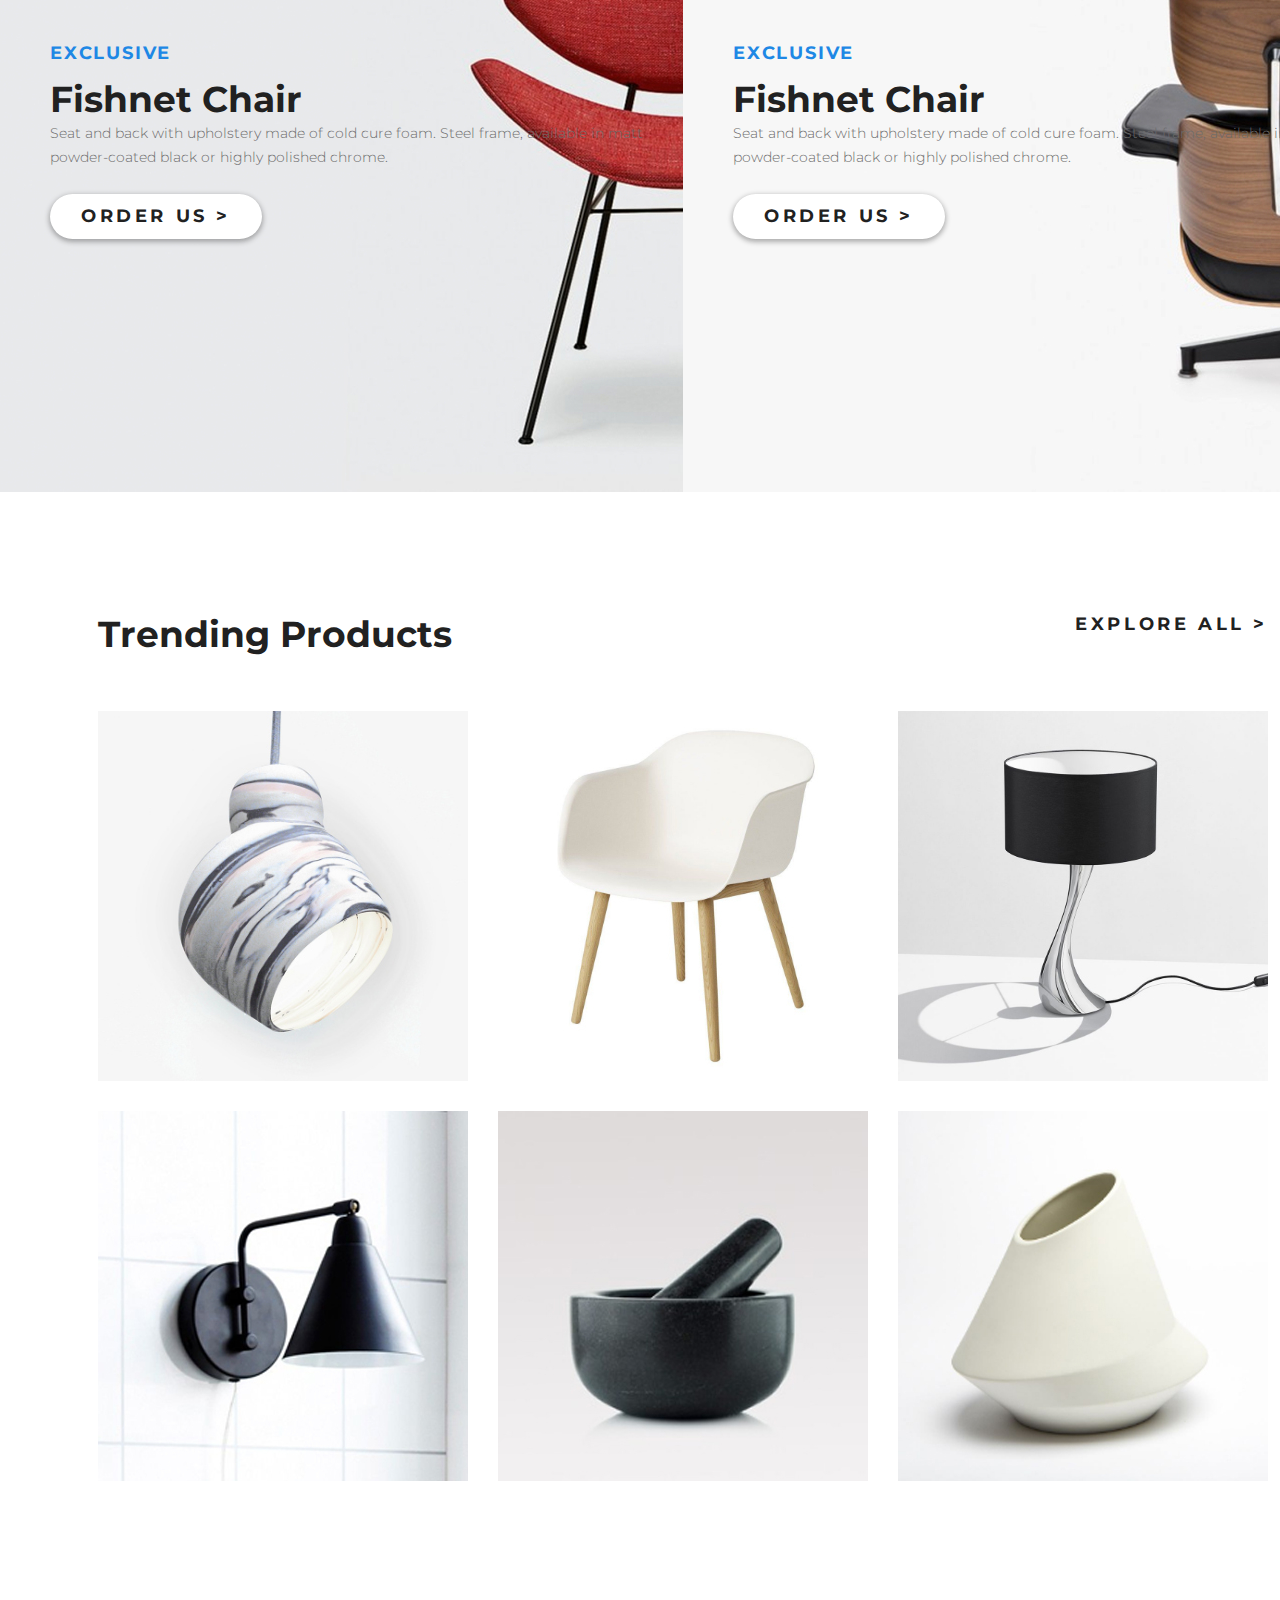
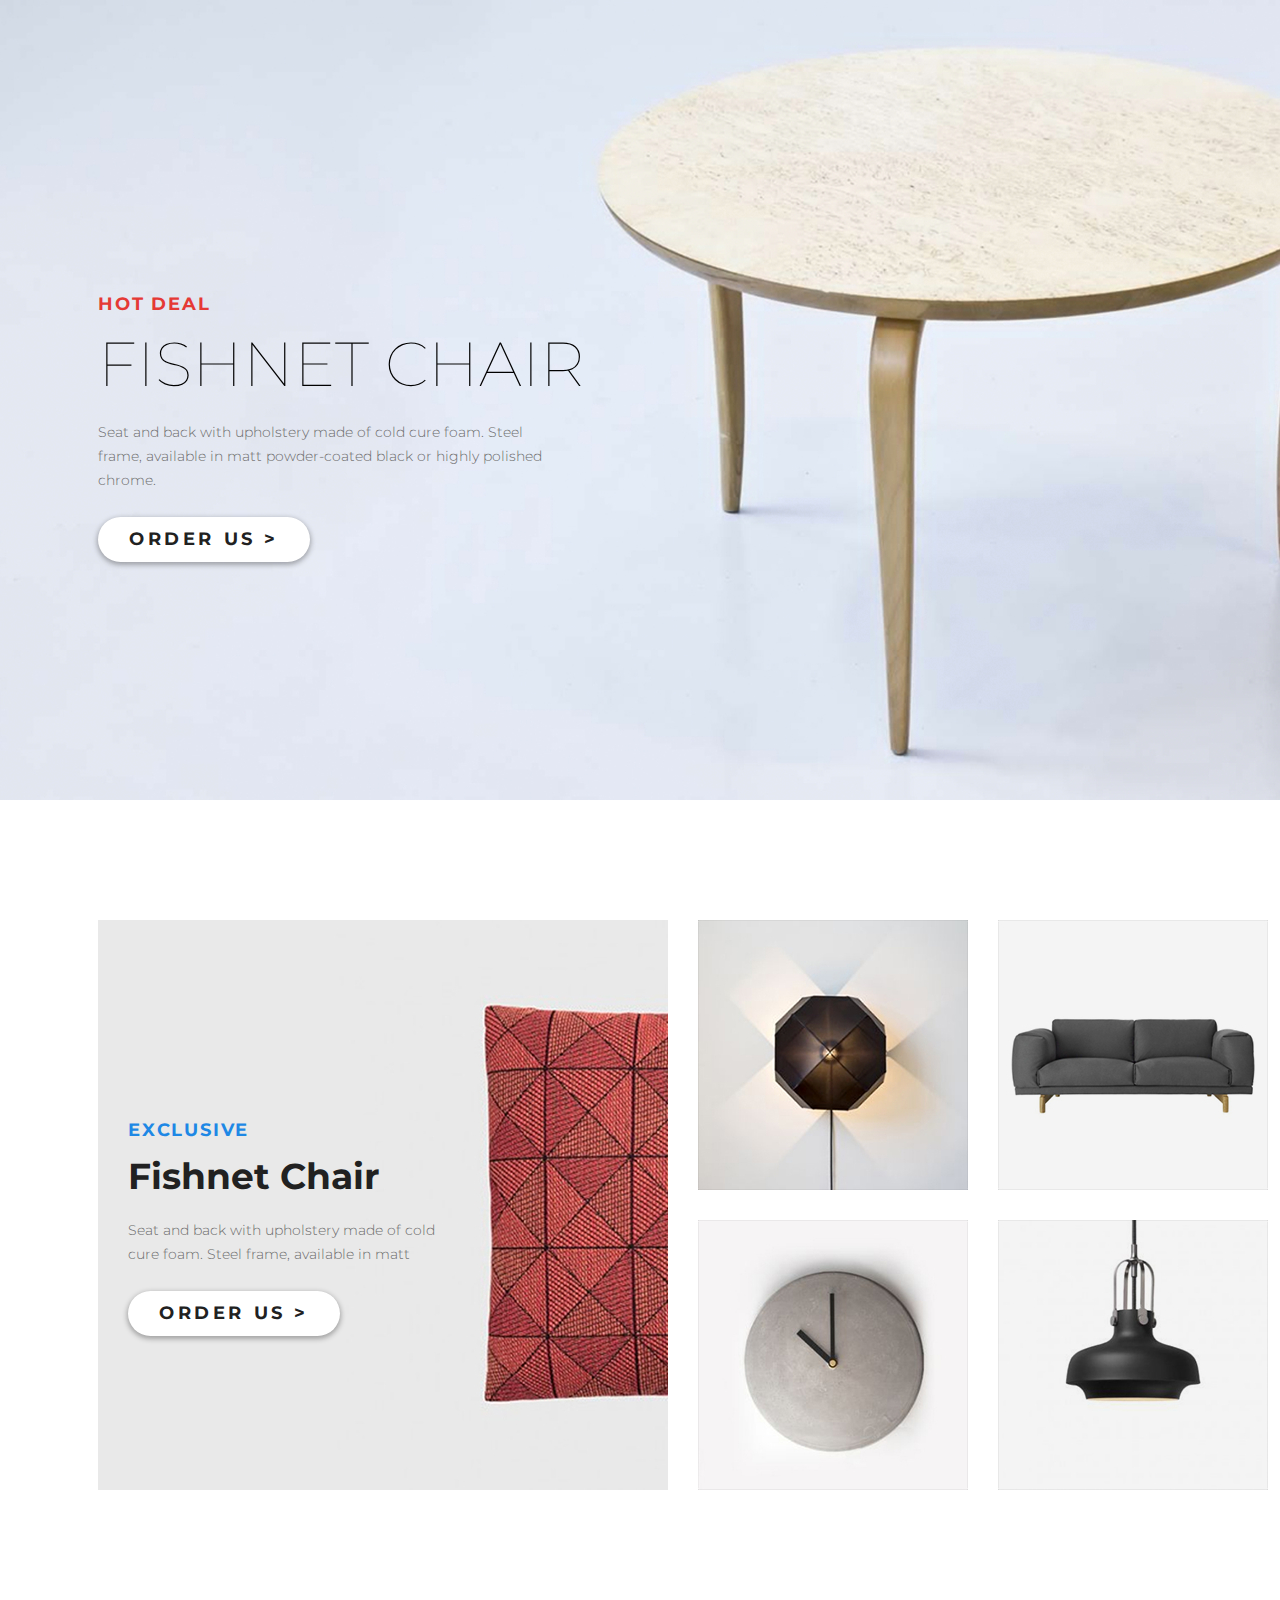
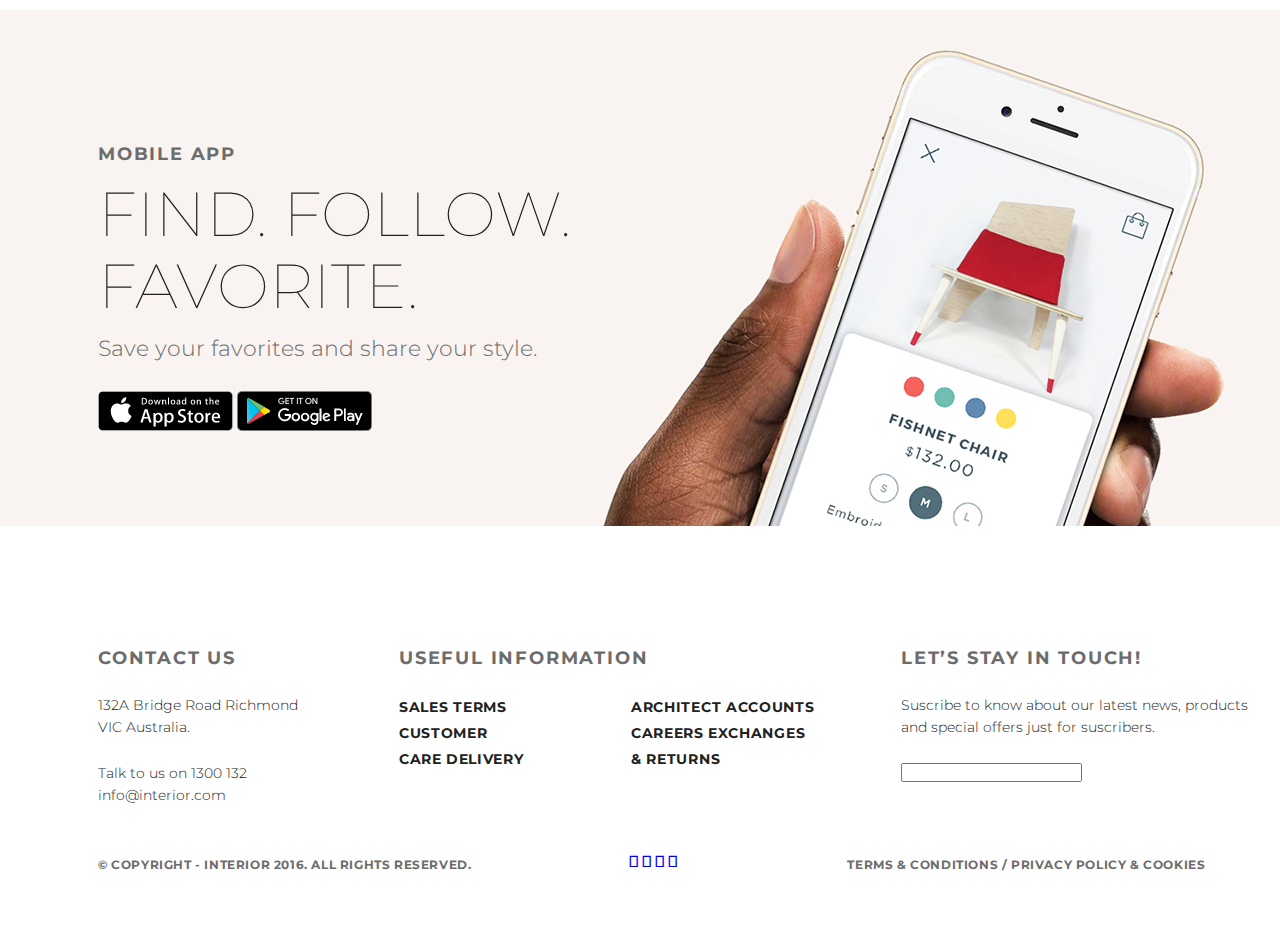
==== commit 360be645: "add 2 pages and new footer" ====
--- a/index.html
+++ b/index.html
@@ -4,7 +4,7 @@
 <head>
     <meta charset="UTF-8">
     <title>Home</title>
-    <link rel="stylesheet" href="style.css">
+    <link rel="stylesheet" href="style3.css">
     <link href="https://fonts.googleapis.com/css?family=Montserrat:100,300,400,700&display=swap" rel="stylesheet">
 </head>
 
@@ -14,11 +14,11 @@
             <div class="header">
                 <a href="#"><img src="img/logo.svg" alt="Logo"></a>
                 <ul class="menu clearfix">
-                    <li class="menu-list"><a href="" class="menu-link menu-link-active">HOME</a></li>
-                    <li class="menu-list"><a href="" class="menu-link">PRODUCTS</a></li>
+                    <li class="menu-list"><a href="index.html" class="menu-link menu-link-active">HOME</a></li>
+                    <li class="menu-list"><a href="catalog.html" class="menu-link">PRODUCTS</a></li>
                     <li class="menu-list"><a href="" class="menu-link">HISTORY</a></li>
                     <li class="menu-list"><a href="" class="menu-link">SHOWROOM</a></li>
-                    <li class="menu-list"><a href="" class="menu-link">CONTACT</a></li>
+                    <li class="menu-list"><a href="contacts.html" class="menu-link">CONTACT</a></li>
                     <li class="menu-list"><img src="img/search.svg" alt="header-search" class="header-search"></li>
                 </ul>
             </div>
@@ -188,6 +188,7 @@
                 <p class="footer-text-coockies">Terms & Conditions / Privacy policy & Cookies</p>
             </div>
         </div>
+        <img src=img/logo.png alt="" class="">
     </div>
 </body>
 
--- a/style3.css
+++ b/style3.css
@@ -0,0 +1,565 @@
+* {
+    margin: 0;
+    padding: 0;
+}
+
+.container {
+    margin: 0 auto;
+    width: 1366px;
+    font-family: Montserrat;
+}
+
+a {
+    text-decoration: none;
+}
+
+.slider,
+.featured,
+.trend,
+.hot,
+.other,
+.mobile-app,
+.footer,
+.footer-footer,
+.slider-contact,
+.contact-cutaways {
+    padding-left: 98px;
+    padding-right: 98px;
+}
+
+.clearfix {
+    content: "";
+    display: table;
+    clear: both;
+}
+
+.slider {
+    height: 800px;
+    background-image: url(img/slider-img.jpg);
+}
+
+.slider-text {
+    margin-top: 250px;
+}
+
+.header {
+    padding-top: 63px;
+}
+
+.menu {
+    display: block;
+    float: right;
+}
+
+.menu-list {
+    list-style-type: none;
+    float: left;
+}
+
+.menu-link {
+    color: #8c8c8c;
+    font-size: 14px;
+    font-weight: 300;
+    line-height: 10px;
+    text-transform: uppercase;
+    padding: 5px 13px;
+    letter-spacing: 1.4px;
+}
+
+.menu-link-active {
+    color: #212121;
+    font-weight: 700;
+    letter-spacing: 1.4px;
+    border-bottom: 3px solid #212121;
+}
+
+.trending {
+    color: #43a047;
+    font-size: 18px;
+    font-weight: 700;
+    line-height: 48px;
+    text-transform: uppercase;
+    letter-spacing: 1.8px;
+}
+
+.slider-text-name {
+    color: #212121;
+    font-size: 58px;
+    font-weight: 100;
+    text-transform: uppercase;
+}
+
+.text-description {
+    color: #6c6c6c;
+    font-size: 14px;
+    font-weight: 300;
+    line-height: 24px;
+    width: 458px;
+    margin-top: 20px;
+}
+
+.text-button {
+    width: 212px;
+    height: 45px;
+    box-shadow: 0 2px 5px 1px rgba(33, 33, 33, 0.35);
+    border-radius: 23px;
+    background-color: #ffffff;
+    display: inline-block;
+    text-align: center;
+    margin-top: 25px;
+
+    font-size: 18px;
+    font-weight: 700;
+    line-height: 45px;
+    text-transform: uppercase;
+    color: #212121;
+    letter-spacing: 3.6px;
+}
+
+.featured {
+    height: 609px;
+    position: relative;
+}
+
+.featured-menu {
+    padding-top: 120px;
+}
+
+
+.featured-menu-list {
+    color: #6c6c6c;
+    font-size: 36px;
+    font-weight: 700;
+    list-style-type: none;
+    float: left;
+    border-bottom: #6c6c6c solid 1px;
+    padding-left: 9px;
+    padding-right: 20px;
+    padding-bottom: 12px;
+}
+
+.featured-menu-list-active {
+    padding-bottom: 10px;
+    font-weight: 700;
+    border-bottom: #212121 solid 3px;
+    color: #212121;
+}
+
+.featured-catalog-img {
+    margin-right: 30px;
+}
+
+.featured-catalog-img-last {
+    margin-right: 0px;
+}
+
+.featured-header {
+    height: 184px;
+}
+
+.featured-menu-block,
+.explore-all-block {
+    vertical-align: bottom;
+}
+
+.explore-all {
+    font-size: 18px;
+    font-weight: 700;
+    line-height: 24px;
+    text-transform: uppercase;
+    color: #212121;
+    letter-spacing: 3.6px;
+    float: right;
+}
+
+.featured-catalog {
+    margin-top: 50px;
+}
+
+.exclusive {
+    height: 683px;
+}
+
+.exclusive-block-1 {
+    background-image: url(img/promo-img1.jpg);
+    width: 683px;
+    height: 683px;
+    float: left;
+}
+
+.exclusive-block-2 {
+    background-image: url(img/promo-img.jpg);
+    width: 683px;
+    height: 683px;
+    float: left;
+}
+
+.exclusive-text {
+    margin-top: 220px;
+    margin-left: 50px;
+}
+
+.exclusive-text-exclusive {
+    font-size: 18px;
+    font-weight: 700;
+    line-height: 48px;
+    text-transform: uppercase;
+    color: #1e88e5;
+    letter-spacing: 1.8px;
+}
+
+.exclusive-text-name {
+    color: #212121;
+    font-size: 36px;
+    font-weight: 700;
+}
+
+.exclusive-text-description {
+    color: #6c6c6c;
+    font-size: 14px;
+    font-weight: 300;
+    line-height: 24.04px;
+}
+
+.trend {
+    height: 1108px;
+}
+
+.trend-header {
+    padding-top: 120px;
+    height: 35px;
+    padding-bottom: 64px;
+}
+
+.trend-header-text {
+    color: #212121;
+    font-size: 36px;
+    font-weight: 700;
+    float: left;
+}
+
+.trend-goods-img {
+    margin-right: 30px;
+    margin-bottom: 30px;
+    float: left;
+}
+
+.trend-goods-img-last {
+    margin-right: 0px;
+}
+
+.hot {
+    height: 800px;
+    background-image: url(img/slider-table.jpg);
+}
+
+.hot-text-header {
+    margin-top: 280px;
+    font-size: 18px;
+    font-weight: 700;
+    line-height: 48px;
+    text-transform: uppercase;
+    color: #e53935;
+    letter-spacing: 1.8px;
+}
+
+.hot-text-name {
+    font-size: 62px;
+    font-weight: 100;
+    line-height: 72px;
+    text-transform: uppercase;
+}
+
+.hot-text-dexcription {
+    color: #6c6c6c;
+    font-size: 14px;
+    font-weight: 300;
+    line-height: 24px;
+    width: 458px;
+    margin-top: 20px;
+}
+
+.other {
+    height: 810px;
+}
+
+.other-container {
+    padding-top: 120px;
+}
+
+.other-text {
+    margin-left: 30px;
+}
+
+.other-text-exclusive {
+    font-size: 18px;
+    font-weight: 700;
+    line-height: 48px;
+    text-transform: uppercase;
+    color: #1e88e5;
+    letter-spacing: 1.8px;
+    margin-top: 186px;
+}
+
+.other-text-name {
+    color: #212121;
+    font-size: 36px;
+    font-weight: 700;
+}
+
+.other-text-description {
+    color: #6c6c6c;
+    font-size: 14px;
+    font-weight: 300;
+    line-height: 24.04px;
+    width: 332px;
+    margin-top: 20px;
+}
+
+.other-main-img {
+    background-image: url(img/product-1-lg.jpg);
+    height: 570px;
+    width: 570px;
+    float: left;
+    margin-right: 30px;
+    /* padding-left: 30px; */
+}
+
+.other-img {
+    float: left;
+    margin-bottom: 30px;
+    margin-right: 30px;
+}
+
+.other-img-last {
+    margin-right: 0;
+}
+
+.mobile-app {
+    height: 516px;
+    background-image: url(img/back-img-phone.jpg)
+}
+
+.mobile-app-text {
+    padding-top: 120px;
+}
+
+.mobile-app-text-header {
+    font-size: 18px;
+    font-weight: 700;
+    line-height: 48px;
+    text-transform: uppercase;
+    color: #6c6c6c;
+    letter-spacing: 1.8px;
+}
+
+.mobile-app-name {
+    color: #212121;
+    font-size: 62px;
+    font-weight: 100;
+    line-height: 72px;
+    text-transform: uppercase;
+    width: 500px;
+}
+
+.mobile-app-text-description {
+    color: #6c6c6c;
+    font-size: 22px;
+    font-weight: 300;
+    line-height: 24px;
+    margin-top: 15px;
+}
+
+.app-store,
+.google-play {
+    display: inline-block;
+    margin-top: 30px;
+}
+
+.footer {
+    padding-top: 120px;
+    height: 206px;
+}
+
+.contact-us-header,
+.useful-info-header,
+.feedback-header {
+    color: #6c6c6c;
+    font-size: 18px;
+    font-weight: 700;
+    line-height: 24px;
+    text-transform: uppercase;
+    letter-spacing: 1.8px;
+}
+
+.contact-us-text,
+.feedback-text {
+    color: #212121;
+    font-size: 14px;
+    font-weight: 300;
+    line-height: 22px;
+}
+
+.feedback-text {
+    padding-top: 24px;
+    padding-bottom: 24px;
+}
+
+.contact-us-text-1,
+.contact-us-text-2 {
+    width: 221px;
+    color: #212121;
+    font-size: 14px;
+    font-weight: 300;
+    line-height: 22px;
+    margin-top: 24px;
+}
+
+.useful-info-link {
+    color: #212121;
+    font-size: 14px;
+    font-weight: 700;
+    line-height: 26px;
+    text-transform: uppercase;
+    letter-spacing: 0.7px;
+}
+
+.copyright,
+.footer-text-coockies {
+    color: #6c6c6c;
+    font-size: 12px;
+    font-weight: 700;
+    line-height: 26px;
+    text-transform: uppercase;
+    letter-spacing: 0.6px;
+}
+
+.contact-us,
+.useful-info {
+    margin-right: 80px;
+    float: left;
+}
+
+.contact-us {
+    height: 140px;
+    width: 221px;
+}
+
+.useful-info {
+    width: 422px;
+    height: 140px;
+}
+
+.useful-info-1 {
+    padding-top: 24px;
+    float: left;
+    width: 132px;
+}
+
+.useful-info-2 {
+    padding-top: 24px;
+    width: 187px;
+    float: left;
+    margin-left: 100px;
+}
+
+.footer-footer {
+    height: 60px;
+}
+
+.copyright-block,
+.social,
+.cookies-block {
+    float: left;
+}
+
+.social {
+    margin-left: 158px;
+}
+
+.cookies-block {
+    margin-left: 170px;
+}
+
+/*Ниже стили для страницы контакты*/
+
+.slider-contact {
+    height: 360px;
+    background-color: #f5f5f5;
+    position: relative;
+}
+
+.slider-contact-us {
+    color: #212121;
+    font-size: 62px;
+    font-weight: 100;
+    line-height: 72px;
+    position: absolute;
+    bottom: 40px;
+}
+
+.contact-cutaways {
+    height: 563px;
+}
+
+.cutaway {
+    width: 370px;
+    height: 370px;
+    outline: 1px solid #9c9c9c;
+    float: left;
+    margin-top: 71px;
+    margin-right: 30px;
+    text-align: center;
+}
+
+.map-label {
+    margin-top: 48px;
+}
+
+.block {
+    display: block;
+}
+
+.last-cutaway {
+    margin-right: 0;
+}
+
+.cutaway-text-name {
+    color: #212121;
+    font-size: 22px;
+    font-weight: 700;
+    line-height: 29.88px;
+    text-transform: uppercase;
+    margin-top: 25px;
+}
+
+.cutaway-text-header,
+.cutaway-text-email,
+.cutaway-text-phone,
+.cutaway-text-adress {
+    color: #6c6c6c;
+    font-size: 14px;
+    font-weight: 700;
+    line-height: 20px;
+}
+
+.cutaway-text-header {
+    margin-top: 15px;
+}
+
+.cutaway-text-email,
+.cutaway-text-phone {
+    color: #212121;
+}
+
+.cutaway-text-adress {
+    font-weight: 300;
+}
+
+.catalog-all-goods-string {
+    display: flex;
+}
+
+.color-contact-footer {
+    background-color: #f7f7f7;
+}